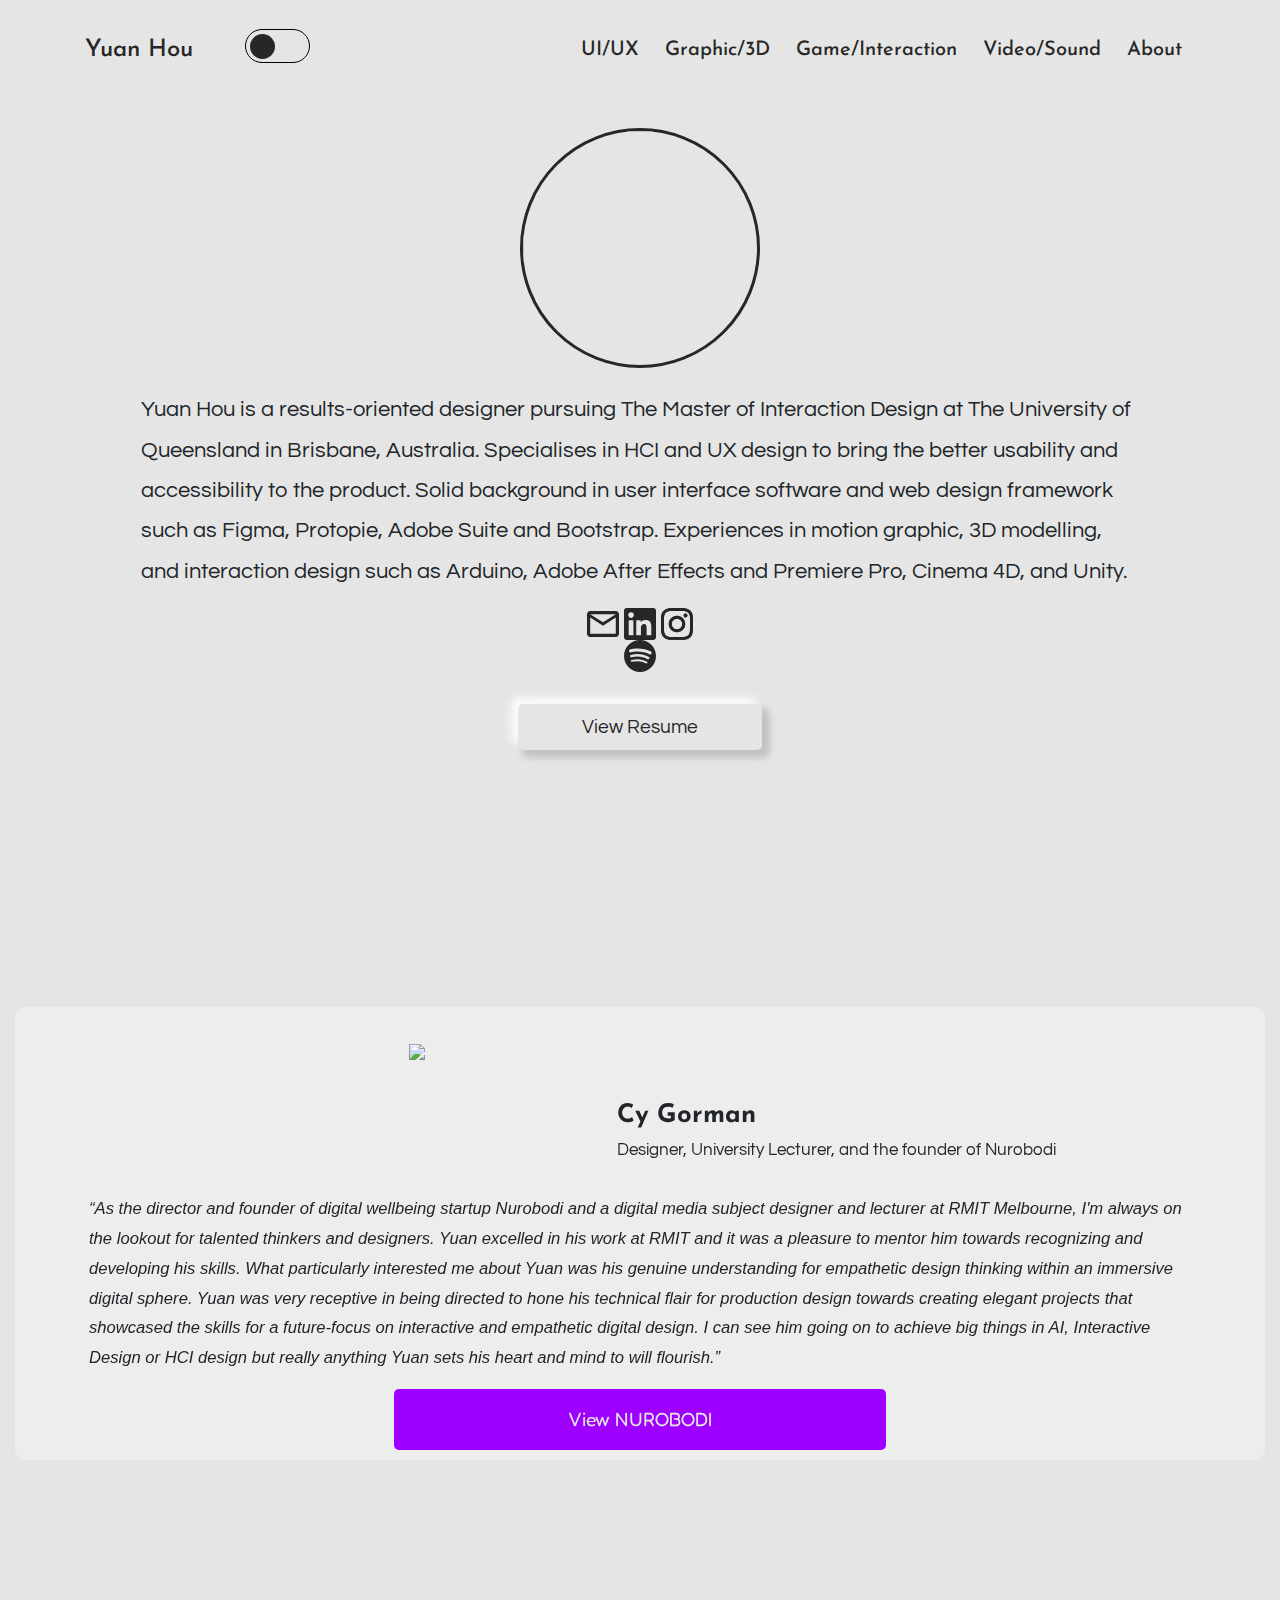
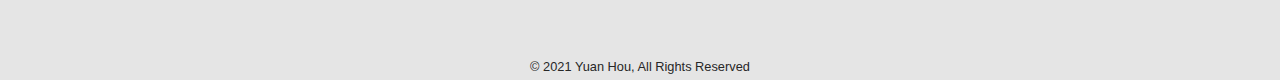
==== about/index.html @ 67d4733a "Add files via upload" ====
<!DOCTYPE html><head><meta charset="utf-8"><meta name="viewport" content="width=device-width, initial-scale=1, shrink-to-fit=no"><meta name="msapplication-TileColor" content="#dbd9d9"><meta name="theme-color" content="#ffffff"><link rel="stylesheet" href="bootstrap/bootstrap-grid.css"><link rel="stylesheet" href="bootstrap/bootstrap-reboot.css"><link rel="stylesheet" href="bootstrap/bootstrap.css"><link rel="stylesheet" href="css/style.css"><link rel="stylesheet" href="css/dark-mode.css"><link href="https://fonts.googleapis.com/css2?family=Fredoka+One&amp;family=Josefin+Sans:wght@400;700&amp;family=Questrial&amp;display=swap" rel="stylesheet"><link rel="apple-touch-icon" sizes="180x180" href="favicon/apple-touch-icon.png"><link rel="icon" type="image/png" sizes="32x32" href="favicon/favicon-32x32.png"><link rel="icon" type="image/png" sizes="16x16" href="favicon/favicon-16x16.png"><link rel="shortcut-icon" type="image/png" sizes="16x16" href="favicon/favicon.ico"><link rel="manifest" href="favicon/site.webmanifest"><link rel="mask-icon" href="favicon/safari-pinned-tab.svg" color="#dbd9d9"><link rel="preconnect" href="https://fonts.gstatic.com"><title>About | YUAN HOU </title></head><head></head><nav class="navbar navbar-expand-lg navbar-light fixed-top" id="nnav"><div class="container"><a class="navbar-brand" href="https://yuanhhou.com"><h4 id="title">Yuan Hou</h4></a><div class="custom-control custom-switch sun sticky-top"><label class="switch" for="darkSwitch"><input class="danger custom-control-input" id="darkSwitch" type="checkbox"><span class="slider round"></span></label></div><button class="navbar-toggler" type="button" data-toggle="collapse" data-target="#navbarResponsive" aria-controls="navbarResponsive" aria-expanded="false" aria-label="Toggle navigation"><span class="navbar-toggler-icon"></span></button><div class="collapse navbar-collapse" id="navbarResponsive"><ul class="navbar-nav ml-auto"><li class="nav-item"><a class="nav-link" href="https://yuanhhou.com/ui&amp;ux"><h5>UI/UX </h5></a></li><li class="nav-item"><a class="nav-link" href="https://yuanhhou.com/graphic&amp;3d"><h5>Graphic/3D </h5></a></li><li class="nav-item"><a class="nav-link" href="https://yuanhhou.com/game&amp;interaction"><h5>Game/Interaction </h5></a></li><li class="nav-item"><a class="nav-link" href="https://yuanhhou.com/video&amp;sound"><h5>Video/Sound </h5></a></li><li class="nav-item"><a class="nav-link" href="https://yuanhhou.com/about"><h5>About </h5></a></li></ul></div></div></nav><div class="container first"><div class="text-center"> <img id="profile" src="img/profile.webp"></div><p>Yuan Hou is a results-oriented designer pursuing The Master of Interaction Design at The University of Queensland in 
Brisbane, Australia. Specialises in HCI and UX design to bring the better usability and accessibility to the
product. Solid background in user interface software and web design framework such as Figma, Protopie,
Adobe Suite and Bootstrap. Experiences in motion graphic, 3D modelling, and interaction design such as
Arduino, Adobe After Effects and Premiere Pro, Cinema 4D, and Unity. </p><div class="button text-center"><a href="mailto:k619tw@icloud.com"><svg id="mail" width="61" height="50" viewBox="0 0 61 50" fill="none" xmlns="http://www.w3.org/2000/svg"><path d="M54.9 0H6.1C2.745 0 0.0305 2.8125 0.0305 6.25L0 43.75C0 47.1875 2.745 50 6.1 50H54.9C58.255 50 61 47.1875 61 43.75V6.25C61 2.8125 58.255 0 54.9 0ZM54.9 43.75H6.1V12.5L30.5 28.125L54.9 12.5V43.75ZM30.5 21.875L6.1 6.25H54.9L30.5 21.875Z"></path></svg></a><a href="https://www.linkedin.com/in/yuan-hou-951a03162/"><svg id="lin" width="61" height="61" viewBox="0 0 61 61" fill="none" xmlns="http://www.w3.org/2000/svg"><path fill-rule="evenodd" clip-rule="evenodd" d="M5.02362 61H55.9764C58.7498 61 61 58.7505 61 55.9764V5.02363C61 2.2502 58.7505 0 55.9764 0H5.02362C2.25019 0 0 2.24952 0 5.02363V55.9764C0 58.7498 2.24951 61 5.02362 61ZM23.3234 23.3241H31.8457V27.6137C32.9884 25.3229 36.3163 22.8754 40.7177 22.8754C49.1532 22.8754 52.0297 26.6879 52.0297 35.7429V52.0297H43.0594V37.6481C43.0594 32.8827 42.1282 30.276 38.6498 30.276C33.9475 30.276 32.2951 33.8499 32.2951 37.6481V52.0297H23.3248V23.3241H23.3234ZM8.97096 52.0297H17.9413V23.3241H8.97096V52.0297ZM18.9281 13.4565C18.9281 16.478 16.4773 18.9288 13.4558 18.9288C10.4343 18.9288 7.98345 16.478 7.98345 13.4565C7.98345 10.4336 10.4343 7.98414 13.4558 7.98414C16.4773 7.98414 18.9281 10.4329 18.9281 13.4565Z"></path></svg></a><a href="https://www.instagram.com/yuanhhou/"><svg id="ins" width="200" height="200" viewbox="0 0 200 200" fill="none" xmlns="http://www.w3.org/2000/svg"><path id="ins1" d="M99.9815 0.301025C72.9119 0.301025 69.5147 0.41939 58.8829 0.903221C48.2718 1.38913 41.0289 3.06904 34.6913 5.53388C28.1357 8.07971 22.5747 11.4852 17.0346 17.0275C11.4902 22.5677 8.08471 28.1286 5.53058 34.6821C3.05951 41.0218 1.37752 48.2668 0.899921 58.8737C0.424396 69.5055 0.299805 72.9048 0.299805 99.9745C0.299805 127.044 0.420245 130.431 0.902 141.063C1.38998 151.674 3.0699 158.917 5.53266 165.254C8.08056 171.81 11.4861 177.371 17.0283 182.911C22.5664 188.455 28.1274 191.869 34.6788 194.415C41.0206 196.88 48.2656 198.56 58.8746 199.046C69.5064 199.53 72.9015 199.648 99.9691 199.648C127.041 199.648 130.428 199.53 141.059 199.046C151.671 198.56 158.922 196.88 165.264 194.415C171.817 191.869 177.37 188.455 182.908 182.911C188.452 177.371 191.858 171.81 194.412 165.256C196.862 158.917 198.544 151.672 199.042 141.065C199.52 130.433 199.645 127.044 199.645 99.9745C199.645 72.9048 199.52 69.5076 199.042 58.8758C198.544 48.2647 196.862 41.0218 194.412 34.6842C191.858 28.1286 188.452 22.5677 182.908 17.0275C177.363 11.4831 171.819 8.07763 165.257 5.53388C158.903 3.06904 151.656 1.38913 141.045 0.903221C130.413 0.41939 127.028 0.301025 99.9504 0.301025H99.9815ZM91.04 18.263C93.6938 18.2589 96.6549 18.263 99.9815 18.263C126.594 18.263 129.749 18.3585 140.258 18.8361C149.976 19.2805 155.25 20.9044 158.764 22.2686C163.415 24.0752 166.732 26.2348 170.218 29.7234C173.707 33.2119 175.866 36.5344 177.677 41.1858C179.041 44.6952 180.667 49.9695 181.109 59.6877C181.587 70.1949 181.691 73.3513 181.691 99.9516C181.691 126.552 181.587 129.708 181.109 140.216C180.665 149.934 179.041 155.208 177.677 158.717C175.87 163.369 173.707 166.681 170.218 170.167C166.73 173.656 163.417 175.816 158.764 177.622C155.255 178.993 149.976 180.612 140.258 181.057C129.751 181.534 126.594 181.638 99.9815 181.638C73.3667 181.638 70.2124 181.534 59.7052 181.057C49.987 180.608 44.7126 178.984 41.1971 177.62C36.5456 175.813 33.2232 173.654 29.7346 170.165C26.246 166.677 24.0865 163.363 22.2757 158.709C20.9114 155.2 19.2855 149.925 18.8432 140.207C18.3656 129.7 18.2701 126.544 18.2701 99.9267C18.2701 73.3097 18.3656 70.17 18.8432 59.6628C19.2876 49.9446 20.9114 44.6702 22.2757 41.1568C24.0823 36.5053 26.246 33.1829 29.7346 29.6943C33.2232 26.2057 36.5456 24.0461 41.1971 22.2354C44.7106 20.8649 49.987 19.2452 59.7052 18.7988C68.9001 18.3835 72.4634 18.2589 91.04 18.2381V18.263ZM153.186 34.813C146.583 34.813 141.226 40.1642 141.226 46.7696C141.226 53.373 146.583 58.7304 153.186 58.7304C159.79 58.7304 165.147 53.373 165.147 46.7696C165.147 40.1662 159.79 34.8088 153.186 34.8088V34.813ZM99.9815 48.788C71.7137 48.788 48.7951 71.7067 48.7951 99.9745C48.7951 128.242 71.7137 151.151 99.9815 151.151C128.249 151.151 151.16 128.242 151.16 99.9745C151.16 71.7067 128.247 48.788 99.9795 48.788H99.9815ZM99.9815 66.75C118.33 66.75 133.206 81.6242 133.206 99.9745C133.206 118.323 118.33 133.199 99.9815 133.199C81.6313 133.199 66.7571 118.323 66.7571 99.9745C66.7571 81.6242 81.6313 66.75 99.9815 66.75V66.75Z"></path><path id="ins2" d="M99.9815 0.301025C72.9119 0.301025 69.5147 0.41939 58.8829 0.903221C48.2718 1.38913 41.0289 3.06904 34.6913 5.53388C28.1357 8.07971 22.5747 11.4852 17.0346 17.0275C11.4902 22.5677 8.08471 28.1286 5.53058 34.6821C3.05951 41.0218 1.37752 48.2668 0.899921 58.8737C0.424396 69.5055 0.299805 72.9048 0.299805 99.9745C0.299805 127.044 0.420245 130.431 0.902 141.063C1.38998 151.674 3.0699 158.917 5.53266 165.254C8.08056 171.81 11.4861 177.371 17.0283 182.911C22.5664 188.455 28.1274 191.869 34.6788 194.415C41.0206 196.88 48.2656 198.56 58.8746 199.046C69.5064 199.53 72.9015 199.648 99.9691 199.648C127.041 199.648 130.428 199.53 141.059 199.046C151.671 198.56 158.922 196.88 165.264 194.415C171.817 191.869 177.37 188.455 182.908 182.911C188.452 177.371 191.858 171.81 194.412 165.256C196.862 158.917 198.544 151.672 199.042 141.065C199.52 130.433 199.645 127.044 199.645 99.9745C199.645 72.9048 199.52 69.5076 199.042 58.8758C198.544 48.2647 196.862 41.0218 194.412 34.6842C191.858 28.1286 188.452 22.5677 182.908 17.0275C177.363 11.4831 171.819 8.07763 165.257 5.53388C158.903 3.06904 151.656 1.38913 141.045 0.903221C130.413 0.41939 127.028 0.301025 99.9504 0.301025H99.9815ZM91.04 18.263C93.6938 18.2589 96.6549 18.263 99.9815 18.263C126.594 18.263 129.749 18.3585 140.258 18.8361C149.976 19.2805 155.25 20.9044 158.764 22.2686C163.415 24.0752 166.732 26.2348 170.218 29.7234C173.707 33.2119 175.866 36.5344 177.677 41.1858C179.041 44.6952 180.667 49.9695 181.109 59.6877C181.587 70.1949 181.691 73.3513 181.691 99.9516C181.691 126.552 181.587 129.708 181.109 140.216C180.665 149.934 179.041 155.208 177.677 158.717C175.87 163.369 173.707 166.681 170.218 170.167C166.73 173.656 163.417 175.816 158.764 177.622C155.255 178.993 149.976 180.612 140.258 181.057C129.751 181.534 126.594 181.638 99.9815 181.638C73.3667 181.638 70.2124 181.534 59.7052 181.057C49.987 180.608 44.7126 178.984 41.1971 177.62C36.5456 175.813 33.2232 173.654 29.7346 170.165C26.246 166.677 24.0865 163.363 22.2757 158.709C20.9114 155.2 19.2855 149.925 18.8432 140.207C18.3656 129.7 18.2701 126.544 18.2701 99.9267C18.2701 73.3097 18.3656 70.17 18.8432 59.6628C19.2876 49.9446 20.9114 44.6702 22.2757 41.1568C24.0823 36.5053 26.246 33.1829 29.7346 29.6943C33.2232 26.2057 36.5456 24.0461 41.1971 22.2354C44.7106 20.8649 49.987 19.2452 59.7052 18.7988C68.9001 18.3835 72.4634 18.2589 91.04 18.2381V18.263ZM153.186 34.813C146.583 34.813 141.226 40.1642 141.226 46.7696C141.226 53.373 146.583 58.7304 153.186 58.7304C159.79 58.7304 165.147 53.373 165.147 46.7696C165.147 40.1662 159.79 34.8088 153.186 34.8088V34.813ZM99.9815 48.788C71.7137 48.788 48.7951 71.7067 48.7951 99.9745C48.7951 128.242 71.7137 151.151 99.9815 151.151C128.249 151.151 151.16 128.242 151.16 99.9745C151.16 71.7067 128.247 48.788 99.9795 48.788H99.9815ZM99.9815 66.75C118.33 66.75 133.206 81.6242 133.206 99.9745C133.206 118.323 118.33 133.199 99.9815 133.199C81.6313 133.199 66.7571 118.323 66.7571 99.9745C66.7571 81.6242 81.6313 66.75 99.9815 66.75V66.75Z"></path><defs><radialgradient id="paint0_radial" cx="0" cy="0" r="1" gradientunits="userSpaceOnUse" gradienttransform="translate(-33.0915 14.6616) rotate(78.6808) scale(88.3134 364.028)"><stop stop-color="#3771C8"></stop><stop offset="0.13" stop-color="#3771C8"></stop><stop offset="1" stop-color="#6600FF" stop-opacity="0"></stop></radialgradient><radialgradient id="paint1_radial" cx="0" cy="0" r="1" gradientunits="userSpaceOnUse" gradienttransform="translate(53.2511 215.002) rotate(-90) scale(197.568 183.752)"><stop stop-color="#FFDD55"></stop><stop offset="0.1" stop-color="#FFDD55"></stop><stop offset="0.5" stop-color="#FF543E"></stop><stop offset="1" stop-color="#C837AB"></stop></radialgradient></defs></svg></a><a href="https://open.spotify.com/playlist/51vW6iFXSVbVFcIWL3rois?si=-Ht1OnoLTGS3VxzCS-6S0w"><svg id="spotify" width="61" height="61" viewBox="0 0 61 61" fill="none" xmlns="http://www.w3.org/2000/svg"><path d="M30.4998 0C13.6556 0 0 13.6556 0 30.5002C0 47.3455 13.6556 61 30.4998 61C47.3459 61 61 47.3455 61 30.5002C61 13.6566 47.3459 0.00145686 30.4995 0.00145686L30.4998 0ZM44.4868 43.99C43.9405 44.886 42.7678 45.1701 41.8718 44.6201C34.7108 40.2459 25.6959 39.2552 15.0793 41.6809C14.0562 41.914 13.0364 41.273 12.8033 40.2495C12.5692 39.2261 13.2076 38.2063 14.2332 37.9732C25.8514 35.3188 35.8172 36.4617 43.8568 41.3749C44.7527 41.9249 45.0368 43.094 44.4868 43.99ZM48.22 35.6852C47.5316 36.804 46.0675 37.1573 44.9494 36.469C36.7511 31.4297 24.254 29.9702 14.557 32.9138C13.2994 33.2937 11.9711 32.585 11.5894 31.3295C11.2107 30.0719 11.9198 28.7461 13.1752 28.3637C24.2518 25.0027 38.0222 26.6307 47.4369 32.4163C48.555 33.1047 48.9083 34.5685 48.22 35.6852ZM48.5405 27.0372C38.7105 21.1985 22.4924 20.6616 13.1071 23.5101C11.6 23.9672 10.0062 23.1164 9.54952 21.6093C9.0928 20.1014 9.94286 18.5087 11.451 18.0505C22.2247 14.7799 40.1346 15.4118 51.4519 22.1305C52.8104 22.935 53.2548 24.6858 52.4499 26.0396C51.6486 27.3952 49.8931 27.8421 48.5419 27.0372H48.5405Z"></path></svg></a></div></div><div class="second text-center"><a class="cta" href="img/resume.pdf" target="_blank">View Resume</a></div><div class="container-fluid third"><div class="mirrow"><div class="row"><div class="col"><img id="cy" src="img/cy.webp"></div><div class="col" id="gorman"><h3>Cy Gorman</h3><h4> Designer, University Lecturer, and the founder of Nurobodi</h4></div></div><p>“As the director and founder of digital wellbeing startup Nurobodi and a digital media subject designer and lecturer at RMIT Melbourne, I'm always on the lookout for talented thinkers and designers. Yuan excelled in his work at RMIT and it was a pleasure to mentor him towards recognizing and developing his skills. What particularly interested me about Yuan was his genuine understanding for empathetic design thinking within an immersive digital sphere. Yuan was very receptive in being directed to hone his technical flair for production design towards creating elegant projects that showcased the skills for a future-focus on interactive and empathetic digital design. I can see him going on to achieve big things in AI, Interactive Design or HCI design but really anything Yuan sets his heart and mind to will flourish.”</p><a class="nurobodi" href="https://nurobodi.com/" target="_blank">View NUROBODI</a></div></div><footer><small>&copy; 2021 Yuan Hou, All Rights Reserved</small></footer><script src="https://code.jquery.com/jquery-3.4.1.slim.min.js" integrity="sha384-J6qa4849blE2+poT4WnyKhv5vZF5SrPo0iEjwBvKU7imGFAV0wwj1yYfoRSJoZ+n" crossorigin="anonymous"></script><script src="https://cdn.jsdelivr.net/npm/popper.js@1.16.0/dist/umd/popper.min.js" integrity="sha384-Q6E9RHvbIyZFJoft+2mJbHaEWldlvI9IOYy5n3zV9zzTtmI3UksdQRVvoxMfooAo" crossorigin="anonymous"></script><script src="js/dark-mode-switch.min.js"></script><script src="bootstrap/bootstrap.bundle.js"></script><script src="js/index.js"></script>
---- about/css/style.css ----
@import url("https://fonts.googleapis.com/css2?family=Fredoka+One&display=swap");
* h4, * h5 {
  font-family: Josefin Sans; }

* p {
  font-family: sans-serif; }

html, body {
  width: 100%;
  height: 100%;
  padding: 0px;
  margin: 0px;
  scroll-behavior: smooth; }

.container-fluid {
  padding-top: 7vw;
  padding-bottom: 7vw; }

.navbar {
  position: fixed;
  padding-top: 25px;
  padding-bottom: 15px;
  border: 0;
  border-radius: 0;
  margin-bottom: 0;
  font-size: 15px;
  background-color: #e5e5e5; }
  .navbar li {
    padding: 5px; }

.container {
  -webkit-box-align: center;
  -ms-flex-align: center;
  align-items: center;
  justify-items: center; }

.custom-control.custom-switch.sun.sticky-top {
  position: relative;
  -webkit-box-align: center;
  -ms-flex-align: center;
  align-items: center;
  justify-items: center; }

.switch {
  position: relative;
  display: inline-block;
  width: 65px;
  height: 34px; }

.switch input {
  display: none; }

.slider {
  position: absolute;
  cursor: pointer;
  top: 0;
  left: 0;
  right: 0;
  bottom: 0;
  -webkit-transition: .4s;
  -o-transition: .4s;
  transition: .4s;
  border: solid 1px black; }

.slider:before {
  position: absolute;
  content: "";
  height: 25px;
  width: 25px;
  left: 4px;
  bottom: 3px;
  background-color: #272727;
  -webkit-transition: .4s;
  -o-transition: .4s;
  transition: .4s; }

input.danger:checked + .slider {
  background-color: #9E00FF;
  border: solid 1px #e5e5e5; }

input:focus + .slider {
  -webkit-box-shadow: 0 0 1px #2196F3;
  box-shadow: 0 0 1px #2196F3; }

input:checked + .slider:before {
  -webkit-transform: translateX(30px);
  -ms-transform: translateX(30px);
  transform: translateX(30px); }

.slider.round {
  border-radius: 100px;
  cursor: pointer;
  -webkit-box-shadow: 0.1vw 0.3vh 5vw #e5e5e5;
  box-shadow: 0.1vw 0.3vh 5vw #e5e5e5; }

.slider.round:before {
  border-radius: 50%; }

h4 {
  color: #272727;
  font-size: 1.5rem; }

h5 {
  color: #272727; }
  h5:hover {
    color: #9E00FF; }

body {
  line-height: 1.8;
  background-color: #e5e5e5; }

.first {
  margin-top: 8rem;
  position: relative;
  width: 100%;
  height: auto; }
  .first img {
    width: 15rem;
    height: 15rem;
    border: solid 0.2rem #272727;
    border-radius: 100%; }
    @media only screen and (max-width: 600px) {
      .first img {
        width: 50vw;
        height: 50vw; } }
  .first p {
    margin-top: 2%;
    margin-left: 5%;
    margin-right: 5%;
    line-height: 1.8;
    font-size: 1.4rem;
    font-family: Questrial;
    font-weight: 300;
    text-align: left; }
    @media only screen and (max-width: 600px) {
      .first p {
        font-size: 18px;
        text-align: left; } }
  .first .svg {
    display: inline-block; }
  .first svg {
    fill: #272727;
    width: 2rem;
    height: 2rem; }
  .first a {
    padding: 2%; }

#mail:hover {
  width: 1.8rem;
  height: 1.8rem;
  fill: #9E00FF; }

#lin {
  -webkit-transition: 0.1s;
  -o-transition: 0.1s;
  transition: 0.1s; }
  #lin:hover {
    fill: #0073b0;
    width: 1.8rem;
    height: 1.8rem; }

#ins {
  -webkit-transition: 0.1s;
  -o-transition: 0.1s;
  transition: 0.1s; }
  #ins:hover {
    width: 1.8rem;
    height: 1.8rem;
    fill: url(#paint0_radial);
    fill: url(#paint1_radial); }

#spotify {
  -webkit-transition: 0.1s;
  -o-transition: 0.1s;
  transition: 0.1s; }
  #spotify:hover {
    fill: #1ed760;
    width: 1.8rem;
    height: 1.8rem; }

a.cta:link {
  text-decoration: none !important; }

.second {
  margin-top: 3vw;
  padding-bottom: 5vmin; }
  @media only screen and (max-width: 600px) {
    .second {
      margin-top: 10vw; } }
  .second a.cta {
    font-size: 1.5vw;
    padding: 1vw;
    padding-left: 5vw;
    padding-right: 5vw;
    color: #272727;
    font-family: Questrial;
    border-radius: 5px;
    -webkit-box-shadow: 6px 6px 6px 2px #c3c3c3, -6px -6px 10px #ffffff;
    box-shadow: 6px 6px 6px 2px #c3c3c3, -6px -6px 10px #ffffff; }
    .second a.cta:hover {
      -webkit-box-shadow: inset 6px 6px 6px 2px #c3c3c3, inset -6px -6px 10px #ffffff;
      box-shadow: inset 6px 6px 6px 2px #c3c3c3, inset -6px -6px 10px #ffffff; }
    @media only screen and (max-width: 600px) {
      .second a.cta {
        padding: 3vw;
        padding-left: 10vw;
        padding-right: 10vw;
        font-size: 5vw; } }

.third {
  position: relative;
  padding-bottom: 15vw;
  width: 100%;
  height: auto;
  background: url(../img/bgg.svg);
  background-position: 0px 0px;
  background-size: cover;
  z-index: 1;
  display: -webkit-box;
  display: -ms-flexbox;
  display: flex;
  -webkit-box-orient: horizontal;
  -webkit-box-direction: normal;
  -ms-flex-direction: row;
  flex-direction: row;
  -ms-flex-wrap: wrap;
  flex-wrap: wrap;
  -webkit-box-pack: center;
  -ms-flex-pack: center;
  justify-content: center;
  -webkit-box-align: center;
  -ms-flex-align: center;
  align-items: center; }
  .third h3 {
    font-family: Josefin Sans;
    font-weight: bold;
    font-size: 2vw; }
  .third h4 {
    font-family: Questrial;
    font-size: 1.3vw; }
  .third p {
    margin-top: 2vw;
    margin-left: 5vw;
    margin-right: 5vw;
    font-size: 1.3vw;
    font-style: italic; }
  .third .mirrow {
    margin-top: 10vw;
    position: relative;
    width: 100%;
    height: 100%;
    background-color: rgba(255, 255, 255, 0.3);
    padding: 10px;
    padding-top: 30px;
    border-radius: 10px;
    -webkit-backdrop-filter: blur(10px);
    backdrop-filter: blur(10px); }
    @media only screen and (max-width: 600px) {
      .third .mirrow p {
        font-size: 18px; } }
  .third img {
    width: 13vw;
    height: auto;
    margin-left: 30vw; }
    @media only screen and (max-width: 600px) {
      .third img {
        position: relative;
        right: 10%;
        width: 30vw;
        height: auto;
        margin-left: 10vw; } }
  .third #gorman {
    padding-top: 5vw;
    left: -3%; }
    @media only screen and (max-width: 600px) {
      .third #gorman {
        position: relative;
        left: -10%;
        width: 20vw;
        height: auto; }
        .third #gorman h3 {
          font-size: 20px; }
        .third #gorman h4 {
          font-size: 15px; } }
  .third a.nurobodi {
    font-size: 1.5vw;
    padding: 1vw;
    color: #e5e5e5;
    background-color: #9E00FF;
    font-family: Fredoka One;
    border-radius: 5px;
    display: -webkit-box;
    display: -ms-flexbox;
    display: flex;
    -webkit-box-orient: horizontal;
    -webkit-box-direction: normal;
    -ms-flex-direction: row;
    flex-direction: row;
    -ms-flex-wrap: wrap;
    flex-wrap: wrap;
    -webkit-box-pack: center;
    -ms-flex-pack: center;
    justify-content: center;
    -webkit-box-align: center;
    -ms-flex-align: center;
    align-items: center;
    margin-left: 30%;
    margin-right: 30%; }
    .third a.nurobodi:hover {
      color: #9E00FF;
      background-color: #e5e5e5; }
    @media only screen and (max-width: 600px) {
      .third a.nurobodi {
        padding: 2vw;
        padding-left: 3vw;
        padding-right: 3vw;
        font-size: 3.5vw; } }

a.nurobodi:link {
  text-decoration: none !important; }

footer {
  position: relative;
  text-align: center;
  background-color: #e5e5e5;
  z-index: 999;
  color: #272727; }
---- about/css/dark-mode.css ----
[data-theme="dark"] {
  background-color: #272727 !important;
  color: #e5e5e5;
}

[data-theme="dark"] .bg-light {
  background-color: #393842 !important;
}

[data-theme="dark"] .bg-white {
  background-color: #272727 !important;
}

[data-theme="dark"] .bg-black {
  background-color: #eee !important;
}

[data-theme="dark"] .navbar{
  background-color: #272727 !important;
  color: #e5e5e5;
}

[data-theme="dark"] .navbar-toggler{
  background-color: #fafbfb !important;
  color: #e5e5e5;
}

[data-theme="dark"] h4{
  color: #e5e5e5 !important;
}

[data-theme="dark"] h3{
  color: #e5e5e5 !important;
}

[data-theme="dark"] h5{
  color: #e5e5e5!important;
}

[data-theme="dark"] h5:hover{
  color: #9E00FF !important;
}


[data-theme="dark"] .red_circle{
  background-color: #9E00FF !important;
}

[data-theme="dark"] svg path{
  fill: #fafbfb !important;
}

[data-theme="dark"] .red_circle{
  box-shadow: none !important;
}

[data-theme="dark"] .slider.round{
  box-shadow: none !important;
}

[data-theme="dark"] .third {
 background-color: #272727;
}

[data-theme="dark"] .fourth {
  background-color: #c5c5c7;
 }

[data-theme="dark"] .box h4, .button h4{
  color: #393842;
 }



[data-theme="dark"] .slider:before {
  color: #e5e5e5 !important;
}

[data-theme="dark"] #spotify{
  fill: #8E8E9A !important;
}

[data-theme="dark"] #spotify :hover{
  fill: #1ed760 !important;
}

[data-theme="dark"] #ins{
  fill: #8E8E9A !important;
  fill: #8E8E9A !important;
}

[data-theme="dark"] #ins :hover{
  fill: url(#paint0_radial) !important;
  fill: url(#paint1_radial) !important;
}

[data-theme="dark"] #lin{
  fill: #8E8E9A !important;
}

[data-theme="dark"] #lin :hover{
  fill: #0073b0 !important;
}

[data-theme="dark"] #mail{
  fill: #8E8E9A!important;
}


[data-theme="dark"] #mail :hover{
  fill: #9E00FF !important;
}


[data-theme="dark"] a.cta{
  box-shadow: 6px 6px 6px 2px #000000, -6px -6px 10px #404040 !important;
}

[data-theme="dark"] a.cta:hover{
  box-shadow: inset 6px 6px 6px 2px #000000, inset -6px -6px 10px #404040 !important;
}


[data-theme="dark"] a.cta {
  color: #e5e5e5 !important;
}



[data-theme="dark"] a.nurobodi{
  background-color: #9E00FF !important;
  color: #e5e5e5
}


[data-theme="dark"] a.nurobodi:hover{
  color: #9E00FF!important;
  background-color: #e5e5e5 !important; 
}

[data-theme="dark"] .first p{
  color: #8E8E9A !important;
  ; 
}


[data-theme="dark"] .second {
  color: #8E8E9A !important;
  ; 
}




[data-theme="dark"] footer {
  color: #e5e5e5 !important;

  background-color: #272727 !important; 
}
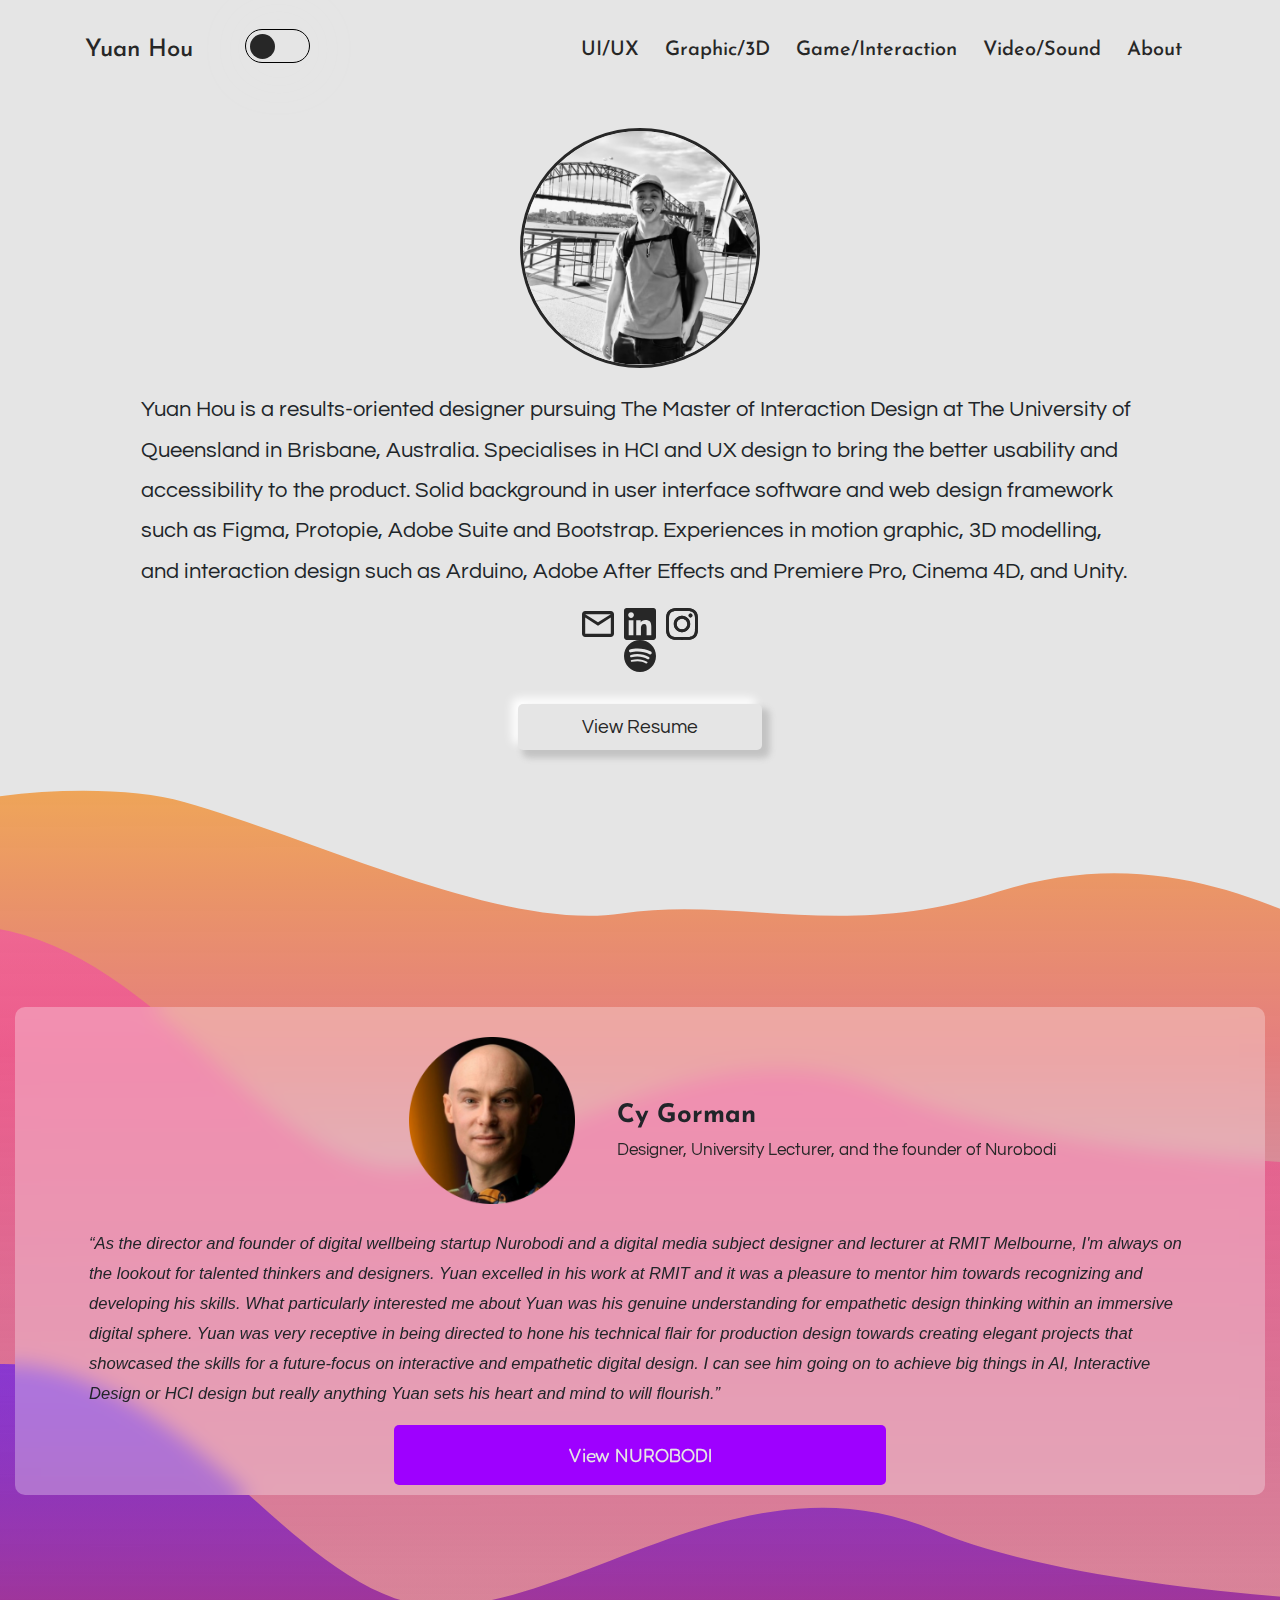
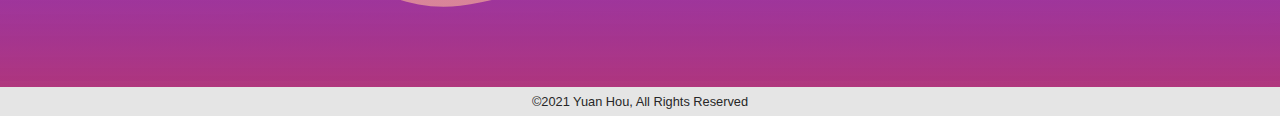
==== commit 311378f0: "Update index.html" ====
--- a/about/index.html
+++ b/about/index.html
@@ -1,5 +1,141 @@
-<!DOCTYPE html><head><meta charset="utf-8"><meta name="viewport" content="width=device-width, initial-scale=1, shrink-to-fit=no"><meta name="msapplication-TileColor" content="#dbd9d9"><meta name="theme-color" content="#ffffff"><link rel="stylesheet" href="bootstrap/bootstrap-grid.css"><link rel="stylesheet" href="bootstrap/bootstrap-reboot.css"><link rel="stylesheet" href="bootstrap/bootstrap.css"><link rel="stylesheet" href="css/style.css"><link rel="stylesheet" href="css/dark-mode.css"><link href="https://fonts.googleapis.com/css2?family=Fredoka+One&amp;family=Josefin+Sans:wght@400;700&amp;family=Questrial&amp;display=swap" rel="stylesheet"><link rel="apple-touch-icon" sizes="180x180" href="favicon/apple-touch-icon.png"><link rel="icon" type="image/png" sizes="32x32" href="favicon/favicon-32x32.png"><link rel="icon" type="image/png" sizes="16x16" href="favicon/favicon-16x16.png"><link rel="shortcut-icon" type="image/png" sizes="16x16" href="favicon/favicon.ico"><link rel="manifest" href="favicon/site.webmanifest"><link rel="mask-icon" href="favicon/safari-pinned-tab.svg" color="#dbd9d9"><link rel="preconnect" href="https://fonts.gstatic.com"><title>About | YUAN HOU </title></head><head></head><nav class="navbar navbar-expand-lg navbar-light fixed-top" id="nnav"><div class="container"><a class="navbar-brand" href="https://yuanhhou.com"><h4 id="title">Yuan Hou</h4></a><div class="custom-control custom-switch sun sticky-top"><label class="switch" for="darkSwitch"><input class="danger custom-control-input" id="darkSwitch" type="checkbox"><span class="slider round"></span></label></div><button class="navbar-toggler" type="button" data-toggle="collapse" data-target="#navbarResponsive" aria-controls="navbarResponsive" aria-expanded="false" aria-label="Toggle navigation"><span class="navbar-toggler-icon"></span></button><div class="collapse navbar-collapse" id="navbarResponsive"><ul class="navbar-nav ml-auto"><li class="nav-item"><a class="nav-link" href="https://yuanhhou.com/ui&amp;ux"><h5>UI/UX </h5></a></li><li class="nav-item"><a class="nav-link" href="https://yuanhhou.com/graphic&amp;3d"><h5>Graphic/3D </h5></a></li><li class="nav-item"><a class="nav-link" href="https://yuanhhou.com/game&amp;interaction"><h5>Game/Interaction </h5></a></li><li class="nav-item"><a class="nav-link" href="https://yuanhhou.com/video&amp;sound"><h5>Video/Sound </h5></a></li><li class="nav-item"><a class="nav-link" href="https://yuanhhou.com/about"><h5>About </h5></a></li></ul></div></div></nav><div class="container first"><div class="text-center"> <img id="profile" src="img/profile.webp"></div><p>Yuan Hou is a results-oriented designer pursuing The Master of Interaction Design at The University of Queensland in 
+<!DOCTYPE html>
+<head>
+    <meta charset="utf-8">
+    <meta name="viewport" content="width=device-width, initial-scale=1, shrink-to-fit=no">
+    <meta name="msapplication-TileColor" content="#dbd9d9">
+    <meta name="theme-color" content="#ffffff">
+    <script type="text/javascript" nonce="f9f15f3071384e6fbc8999b83df" src="//local.adguard.org?ts=1621758822810&amp;type=content-script&amp;dmn=k619tw.github.io&amp;app=com.microsoft.edgemac.helper&amp;css=1&amp;js=1&amp;gcss=1&amp;rel=1&amp;rji=1&amp;sbe=0"></script>
+    <script type="text/javascript" nonce="f9f15f3071384e6fbc8999b83df" src="//local.adguard.org?ts=1621758822810&amp;name=AdGuard%20Extra&amp;type=user-script"></script>
+    <link rel="stylesheet" href="bootstrap/bootstrap-grid.css">
+    <link rel="stylesheet" href="bootstrap/bootstrap-reboot.css">
+    <link rel="stylesheet" href="bootstrap/bootstrap.css">
+    <link rel="stylesheet" href="css/style.css">
+    <link rel="stylesheet" href="css/dark-mode.css">
+    <link href="https://fonts.googleapis.com/css2?family=Fredoka+One&amp;family=Josefin+Sans:wght@400;700&amp;family=Questrial&amp;display=swap" rel="stylesheet">
+    <link rel="apple-touch-icon" sizes="180x180" href="favicon/apple-touch-icon.png">
+    <link rel="icon" type="image/png" sizes="32x32" href="favicon/favicon-32x32.png">
+    <link rel="icon" type="image/png" sizes="16x16" href="favicon/favicon-16x16.png">
+    <link rel="shortcut-icon" type="image/png" sizes="16x16" href="favicon/favicon.ico">
+    <link rel="manifest" href="favicon/site.webmanifest">
+    <link rel="mask-icon" href="favicon/safari-pinned-tab.svg" color="#dbd9d9">
+    <link rel="preconnect" href="https://fonts.gstatic.com">
+    <title>About | YUAN HOU </title>
+</head>
+<head></head>
+<nav class="navbar navbar-expand-lg navbar-light fixed-top" id="nnav">
+    <div class="container">
+        <a class="navbar-brand" href="https://k619tw.github.io/yuanhhou/">
+            <h4 id="title">Yuan Hou</h4>
+        </a>
+        <div class="custom-control custom-switch sun sticky-top">
+            <label class="switch" for="darkSwitch">
+                <input class="danger custom-control-input" id="darkSwitch" type="checkbox">
+                <span class="slider round"></span>
+            </label>
+        </div>
+        <button class="navbar-toggler" type="button" data-toggle="collapse" data-target="#navbarResponsive" aria-controls="navbarResponsive" aria-expanded="false" aria-label="Toggle navigation">
+            <span class="navbar-toggler-icon"></span>
+        </button>
+        <div class="collapse navbar-collapse" id="navbarResponsive">
+            <ul class="navbar-nav ml-auto">
+                <li class="nav-item">
+                    <a class="nav-link" href="https://k619tw.github.io/yuanhhou/ui&ux">
+                        <h5>UI/UX </h5>
+                    </a>
+                </li>
+                <li class="nav-item">
+                    <a class="nav-link" href="https://k619tw.github.io/yuanhhou/graphic&3d">
+                        <h5>Graphic/3D </h5>
+                    </a>
+                </li>
+                <li class="nav-item">
+                    <a class="nav-link" href="https://k619tw.github.io/yuanhhou/game&interaction">
+                        <h5>Game/Interaction </h5>
+                    </a>
+                </li>
+                <li class="nav-item">
+                    <a class="nav-link" href="https://k619tw.github.io/yuanhhou/video&sound">
+                        <h5>Video/Sound </h5>
+                    </a>
+                </li>
+                <li class="nav-item">
+                    <a class="nav-link" href="https://k619tw.github.io/yuanhhou/about">
+                        <h5>About </h5>
+                    </a>
+                </li>
+            </ul>
+        </div>
+    </div>
+</nav>
+<div class="container first">
+    <div class="text-center">
+        <img id="profile" src="img/profile.webp">
+    </div>
+    <p>Yuan Hou is a results-oriented designer pursuing The Master of Interaction Design at The University of Queensland in 
 Brisbane, Australia. Specialises in HCI and UX design to bring the better usability and accessibility to the
 product. Solid background in user interface software and web design framework such as Figma, Protopie,
 Adobe Suite and Bootstrap. Experiences in motion graphic, 3D modelling, and interaction design such as
-Arduino, Adobe After Effects and Premiere Pro, Cinema 4D, and Unity. </p><div class="button text-center"><a href="mailto:k619tw@icloud.com"><svg id="mail" width="61" height="50" viewBox="0 0 61 50" fill="none" xmlns="http://www.w3.org/2000/svg"><path d="M54.9 0H6.1C2.745 0 0.0305 2.8125 0.0305 6.25L0 43.75C0 47.1875 2.745 50 6.1 50H54.9C58.255 50 61 47.1875 61 43.75V6.25C61 2.8125 58.255 0 54.9 0ZM54.9 43.75H6.1V12.5L30.5 28.125L54.9 12.5V43.75ZM30.5 21.875L6.1 6.25H54.9L30.5 21.875Z"></path></svg></a><a href="https://www.linkedin.com/in/yuan-hou-951a03162/"><svg id="lin" width="61" height="61" viewBox="0 0 61 61" fill="none" xmlns="http://www.w3.org/2000/svg"><path fill-rule="evenodd" clip-rule="evenodd" d="M5.02362 61H55.9764C58.7498 61 61 58.7505 61 55.9764V5.02363C61 2.2502 58.7505 0 55.9764 0H5.02362C2.25019 0 0 2.24952 0 5.02363V55.9764C0 58.7498 2.24951 61 5.02362 61ZM23.3234 23.3241H31.8457V27.6137C32.9884 25.3229 36.3163 22.8754 40.7177 22.8754C49.1532 22.8754 52.0297 26.6879 52.0297 35.7429V52.0297H43.0594V37.6481C43.0594 32.8827 42.1282 30.276 38.6498 30.276C33.9475 30.276 32.2951 33.8499 32.2951 37.6481V52.0297H23.3248V23.3241H23.3234ZM8.97096 52.0297H17.9413V23.3241H8.97096V52.0297ZM18.9281 13.4565C18.9281 16.478 16.4773 18.9288 13.4558 18.9288C10.4343 18.9288 7.98345 16.478 7.98345 13.4565C7.98345 10.4336 10.4343 7.98414 13.4558 7.98414C16.4773 7.98414 18.9281 10.4329 18.9281 13.4565Z"></path></svg></a><a href="https://www.instagram.com/yuanhhou/"><svg id="ins" width="200" height="200" viewbox="0 0 200 200" fill="none" xmlns="http://www.w3.org/2000/svg"><path id="ins1" d="M99.9815 0.301025C72.9119 0.301025 69.5147 0.41939 58.8829 0.903221C48.2718 1.38913 41.0289 3.06904 34.6913 5.53388C28.1357 8.07971 22.5747 11.4852 17.0346 17.0275C11.4902 22.5677 8.08471 28.1286 5.53058 34.6821C3.05951 41.0218 1.37752 48.2668 0.899921 58.8737C0.424396 69.5055 0.299805 72.9048 0.299805 99.9745C0.299805 127.044 0.420245 130.431 0.902 141.063C1.38998 151.674 3.0699 158.917 5.53266 165.254C8.08056 171.81 11.4861 177.371 17.0283 182.911C22.5664 188.455 28.1274 191.869 34.6788 194.415C41.0206 196.88 48.2656 198.56 58.8746 199.046C69.5064 199.53 72.9015 199.648 99.9691 199.648C127.041 199.648 130.428 199.53 141.059 199.046C151.671 198.56 158.922 196.88 165.264 194.415C171.817 191.869 177.37 188.455 182.908 182.911C188.452 177.371 191.858 171.81 194.412 165.256C196.862 158.917 198.544 151.672 199.042 141.065C199.52 130.433 199.645 127.044 199.645 99.9745C199.645 72.9048 199.52 69.5076 199.042 58.8758C198.544 48.2647 196.862 41.0218 194.412 34.6842C191.858 28.1286 188.452 22.5677 182.908 17.0275C177.363 11.4831 171.819 8.07763 165.257 5.53388C158.903 3.06904 151.656 1.38913 141.045 0.903221C130.413 0.41939 127.028 0.301025 99.9504 0.301025H99.9815ZM91.04 18.263C93.6938 18.2589 96.6549 18.263 99.9815 18.263C126.594 18.263 129.749 18.3585 140.258 18.8361C149.976 19.2805 155.25 20.9044 158.764 22.2686C163.415 24.0752 166.732 26.2348 170.218 29.7234C173.707 33.2119 175.866 36.5344 177.677 41.1858C179.041 44.6952 180.667 49.9695 181.109 59.6877C181.587 70.1949 181.691 73.3513 181.691 99.9516C181.691 126.552 181.587 129.708 181.109 140.216C180.665 149.934 179.041 155.208 177.677 158.717C175.87 163.369 173.707 166.681 170.218 170.167C166.73 173.656 163.417 175.816 158.764 177.622C155.255 178.993 149.976 180.612 140.258 181.057C129.751 181.534 126.594 181.638 99.9815 181.638C73.3667 181.638 70.2124 181.534 59.7052 181.057C49.987 180.608 44.7126 178.984 41.1971 177.62C36.5456 175.813 33.2232 173.654 29.7346 170.165C26.246 166.677 24.0865 163.363 22.2757 158.709C20.9114 155.2 19.2855 149.925 18.8432 140.207C18.3656 129.7 18.2701 126.544 18.2701 99.9267C18.2701 73.3097 18.3656 70.17 18.8432 59.6628C19.2876 49.9446 20.9114 44.6702 22.2757 41.1568C24.0823 36.5053 26.246 33.1829 29.7346 29.6943C33.2232 26.2057 36.5456 24.0461 41.1971 22.2354C44.7106 20.8649 49.987 19.2452 59.7052 18.7988C68.9001 18.3835 72.4634 18.2589 91.04 18.2381V18.263ZM153.186 34.813C146.583 34.813 141.226 40.1642 141.226 46.7696C141.226 53.373 146.583 58.7304 153.186 58.7304C159.79 58.7304 165.147 53.373 165.147 46.7696C165.147 40.1662 159.79 34.8088 153.186 34.8088V34.813ZM99.9815 48.788C71.7137 48.788 48.7951 71.7067 48.7951 99.9745C48.7951 128.242 71.7137 151.151 99.9815 151.151C128.249 151.151 151.16 128.242 151.16 99.9745C151.16 71.7067 128.247 48.788 99.9795 48.788H99.9815ZM99.9815 66.75C118.33 66.75 133.206 81.6242 133.206 99.9745C133.206 118.323 118.33 133.199 99.9815 133.199C81.6313 133.199 66.7571 118.323 66.7571 99.9745C66.7571 81.6242 81.6313 66.75 99.9815 66.75V66.75Z"></path><path id="ins2" d="M99.9815 0.301025C72.9119 0.301025 69.5147 0.41939 58.8829 0.903221C48.2718 1.38913 41.0289 3.06904 34.6913 5.53388C28.1357 8.07971 22.5747 11.4852 17.0346 17.0275C11.4902 22.5677 8.08471 28.1286 5.53058 34.6821C3.05951 41.0218 1.37752 48.2668 0.899921 58.8737C0.424396 69.5055 0.299805 72.9048 0.299805 99.9745C0.299805 127.044 0.420245 130.431 0.902 141.063C1.38998 151.674 3.0699 158.917 5.53266 165.254C8.08056 171.81 11.4861 177.371 17.0283 182.911C22.5664 188.455 28.1274 191.869 34.6788 194.415C41.0206 196.88 48.2656 198.56 58.8746 199.046C69.5064 199.53 72.9015 199.648 99.9691 199.648C127.041 199.648 130.428 199.53 141.059 199.046C151.671 198.56 158.922 196.88 165.264 194.415C171.817 191.869 177.37 188.455 182.908 182.911C188.452 177.371 191.858 171.81 194.412 165.256C196.862 158.917 198.544 151.672 199.042 141.065C199.52 130.433 199.645 127.044 199.645 99.9745C199.645 72.9048 199.52 69.5076 199.042 58.8758C198.544 48.2647 196.862 41.0218 194.412 34.6842C191.858 28.1286 188.452 22.5677 182.908 17.0275C177.363 11.4831 171.819 8.07763 165.257 5.53388C158.903 3.06904 151.656 1.38913 141.045 0.903221C130.413 0.41939 127.028 0.301025 99.9504 0.301025H99.9815ZM91.04 18.263C93.6938 18.2589 96.6549 18.263 99.9815 18.263C126.594 18.263 129.749 18.3585 140.258 18.8361C149.976 19.2805 155.25 20.9044 158.764 22.2686C163.415 24.0752 166.732 26.2348 170.218 29.7234C173.707 33.2119 175.866 36.5344 177.677 41.1858C179.041 44.6952 180.667 49.9695 181.109 59.6877C181.587 70.1949 181.691 73.3513 181.691 99.9516C181.691 126.552 181.587 129.708 181.109 140.216C180.665 149.934 179.041 155.208 177.677 158.717C175.87 163.369 173.707 166.681 170.218 170.167C166.73 173.656 163.417 175.816 158.764 177.622C155.255 178.993 149.976 180.612 140.258 181.057C129.751 181.534 126.594 181.638 99.9815 181.638C73.3667 181.638 70.2124 181.534 59.7052 181.057C49.987 180.608 44.7126 178.984 41.1971 177.62C36.5456 175.813 33.2232 173.654 29.7346 170.165C26.246 166.677 24.0865 163.363 22.2757 158.709C20.9114 155.2 19.2855 149.925 18.8432 140.207C18.3656 129.7 18.2701 126.544 18.2701 99.9267C18.2701 73.3097 18.3656 70.17 18.8432 59.6628C19.2876 49.9446 20.9114 44.6702 22.2757 41.1568C24.0823 36.5053 26.246 33.1829 29.7346 29.6943C33.2232 26.2057 36.5456 24.0461 41.1971 22.2354C44.7106 20.8649 49.987 19.2452 59.7052 18.7988C68.9001 18.3835 72.4634 18.2589 91.04 18.2381V18.263ZM153.186 34.813C146.583 34.813 141.226 40.1642 141.226 46.7696C141.226 53.373 146.583 58.7304 153.186 58.7304C159.79 58.7304 165.147 53.373 165.147 46.7696C165.147 40.1662 159.79 34.8088 153.186 34.8088V34.813ZM99.9815 48.788C71.7137 48.788 48.7951 71.7067 48.7951 99.9745C48.7951 128.242 71.7137 151.151 99.9815 151.151C128.249 151.151 151.16 128.242 151.16 99.9745C151.16 71.7067 128.247 48.788 99.9795 48.788H99.9815ZM99.9815 66.75C118.33 66.75 133.206 81.6242 133.206 99.9745C133.206 118.323 118.33 133.199 99.9815 133.199C81.6313 133.199 66.7571 118.323 66.7571 99.9745C66.7571 81.6242 81.6313 66.75 99.9815 66.75V66.75Z"></path><defs><radialgradient id="paint0_radial" cx="0" cy="0" r="1" gradientunits="userSpaceOnUse" gradienttransform="translate(-33.0915 14.6616) rotate(78.6808) scale(88.3134 364.028)"><stop stop-color="#3771C8"></stop><stop offset="0.13" stop-color="#3771C8"></stop><stop offset="1" stop-color="#6600FF" stop-opacity="0"></stop></radialgradient><radialgradient id="paint1_radial" cx="0" cy="0" r="1" gradientunits="userSpaceOnUse" gradienttransform="translate(53.2511 215.002) rotate(-90) scale(197.568 183.752)"><stop stop-color="#FFDD55"></stop><stop offset="0.1" stop-color="#FFDD55"></stop><stop offset="0.5" stop-color="#FF543E"></stop><stop offset="1" stop-color="#C837AB"></stop></radialgradient></defs></svg></a><a href="https://open.spotify.com/playlist/51vW6iFXSVbVFcIWL3rois?si=-Ht1OnoLTGS3VxzCS-6S0w"><svg id="spotify" width="61" height="61" viewBox="0 0 61 61" fill="none" xmlns="http://www.w3.org/2000/svg"><path d="M30.4998 0C13.6556 0 0 13.6556 0 30.5002C0 47.3455 13.6556 61 30.4998 61C47.3459 61 61 47.3455 61 30.5002C61 13.6566 47.3459 0.00145686 30.4995 0.00145686L30.4998 0ZM44.4868 43.99C43.9405 44.886 42.7678 45.1701 41.8718 44.6201C34.7108 40.2459 25.6959 39.2552 15.0793 41.6809C14.0562 41.914 13.0364 41.273 12.8033 40.2495C12.5692 39.2261 13.2076 38.2063 14.2332 37.9732C25.8514 35.3188 35.8172 36.4617 43.8568 41.3749C44.7527 41.9249 45.0368 43.094 44.4868 43.99ZM48.22 35.6852C47.5316 36.804 46.0675 37.1573 44.9494 36.469C36.7511 31.4297 24.254 29.9702 14.557 32.9138C13.2994 33.2937 11.9711 32.585 11.5894 31.3295C11.2107 30.0719 11.9198 28.7461 13.1752 28.3637C24.2518 25.0027 38.0222 26.6307 47.4369 32.4163C48.555 33.1047 48.9083 34.5685 48.22 35.6852ZM48.5405 27.0372C38.7105 21.1985 22.4924 20.6616 13.1071 23.5101C11.6 23.9672 10.0062 23.1164 9.54952 21.6093C9.0928 20.1014 9.94286 18.5087 11.451 18.0505C22.2247 14.7799 40.1346 15.4118 51.4519 22.1305C52.8104 22.935 53.2548 24.6858 52.4499 26.0396C51.6486 27.3952 49.8931 27.8421 48.5419 27.0372H48.5405Z"></path></svg></a></div></div><div class="second text-center"><a class="cta" href="img/resume.pdf" target="_blank">View Resume</a></div><div class="container-fluid third"><div class="mirrow"><div class="row"><div class="col"><img id="cy" src="img/cy.webp"></div><div class="col" id="gorman"><h3>Cy Gorman</h3><h4> Designer, University Lecturer, and the founder of Nurobodi</h4></div></div><p>“As the director and founder of digital wellbeing startup Nurobodi and a digital media subject designer and lecturer at RMIT Melbourne, I'm always on the lookout for talented thinkers and designers. Yuan excelled in his work at RMIT and it was a pleasure to mentor him towards recognizing and developing his skills. What particularly interested me about Yuan was his genuine understanding for empathetic design thinking within an immersive digital sphere. Yuan was very receptive in being directed to hone his technical flair for production design towards creating elegant projects that showcased the skills for a future-focus on interactive and empathetic digital design. I can see him going on to achieve big things in AI, Interactive Design or HCI design but really anything Yuan sets his heart and mind to will flourish.”</p><a class="nurobodi" href="https://nurobodi.com/" target="_blank">View NUROBODI</a></div></div><footer><small>&copy; 2021 Yuan Hou, All Rights Reserved</small></footer><script src="https://code.jquery.com/jquery-3.4.1.slim.min.js" integrity="sha384-J6qa4849blE2+poT4WnyKhv5vZF5SrPo0iEjwBvKU7imGFAV0wwj1yYfoRSJoZ+n" crossorigin="anonymous"></script><script src="https://cdn.jsdelivr.net/npm/popper.js@1.16.0/dist/umd/popper.min.js" integrity="sha384-Q6E9RHvbIyZFJoft+2mJbHaEWldlvI9IOYy5n3zV9zzTtmI3UksdQRVvoxMfooAo" crossorigin="anonymous"></script><script src="js/dark-mode-switch.min.js"></script><script src="bootstrap/bootstrap.bundle.js"></script><script src="js/index.js"></script>+Arduino, Adobe After Effects and Premiere Pro, Cinema 4D, and Unity. </p>
+    <div class="button text-center">
+        <a href="mailto:k619tw@icloud.com">
+            <svg id="mail" width="61" height="50" viewBox="0 0 61 50" fill="none" xmlns="http://www.w3.org/2000/svg">
+                <path d="M54.9 0H6.1C2.745 0 0.0305 2.8125 0.0305 6.25L0 43.75C0 47.1875 2.745 50 6.1 50H54.9C58.255 50 61 47.1875 61 43.75V6.25C61 2.8125 58.255 0 54.9 0ZM54.9 43.75H6.1V12.5L30.5 28.125L54.9 12.5V43.75ZM30.5 21.875L6.1 6.25H54.9L30.5 21.875Z"></path>
+            </svg>
+        </a>
+        <a href="https://www.linkedin.com/in/yuan-hou-951a03162/">
+            <svg id="lin" width="61" height="61" viewBox="0 0 61 61" fill="none" xmlns="http://www.w3.org/2000/svg">
+                <path fill-rule="evenodd" clip-rule="evenodd" d="M5.02362 61H55.9764C58.7498 61 61 58.7505 61 55.9764V5.02363C61 2.2502 58.7505 0 55.9764 0H5.02362C2.25019 0 0 2.24952 0 5.02363V55.9764C0 58.7498 2.24951 61 5.02362 61ZM23.3234 23.3241H31.8457V27.6137C32.9884 25.3229 36.3163 22.8754 40.7177 22.8754C49.1532 22.8754 52.0297 26.6879 52.0297 35.7429V52.0297H43.0594V37.6481C43.0594 32.8827 42.1282 30.276 38.6498 30.276C33.9475 30.276 32.2951 33.8499 32.2951 37.6481V52.0297H23.3248V23.3241H23.3234ZM8.97096 52.0297H17.9413V23.3241H8.97096V52.0297ZM18.9281 13.4565C18.9281 16.478 16.4773 18.9288 13.4558 18.9288C10.4343 18.9288 7.98345 16.478 7.98345 13.4565C7.98345 10.4336 10.4343 7.98414 13.4558 7.98414C16.4773 7.98414 18.9281 10.4329 18.9281 13.4565Z"></path>
+            </svg>
+        </a>
+        <a href="https://www.instagram.com/yuanhhou/">
+            <svg id="ins" width="200" height="200" viewbox="0 0 200 200" fill="none" xmlns="http://www.w3.org/2000/svg">
+                <path id="ins1" d="M99.9815 0.301025C72.9119 0.301025 69.5147 0.41939 58.8829 0.903221C48.2718 1.38913 41.0289 3.06904 34.6913 5.53388C28.1357 8.07971 22.5747 11.4852 17.0346 17.0275C11.4902 22.5677 8.08471 28.1286 5.53058 34.6821C3.05951 41.0218 1.37752 48.2668 0.899921 58.8737C0.424396 69.5055 0.299805 72.9048 0.299805 99.9745C0.299805 127.044 0.420245 130.431 0.902 141.063C1.38998 151.674 3.0699 158.917 5.53266 165.254C8.08056 171.81 11.4861 177.371 17.0283 182.911C22.5664 188.455 28.1274 191.869 34.6788 194.415C41.0206 196.88 48.2656 198.56 58.8746 199.046C69.5064 199.53 72.9015 199.648 99.9691 199.648C127.041 199.648 130.428 199.53 141.059 199.046C151.671 198.56 158.922 196.88 165.264 194.415C171.817 191.869 177.37 188.455 182.908 182.911C188.452 177.371 191.858 171.81 194.412 165.256C196.862 158.917 198.544 151.672 199.042 141.065C199.52 130.433 199.645 127.044 199.645 99.9745C199.645 72.9048 199.52 69.5076 199.042 58.8758C198.544 48.2647 196.862 41.0218 194.412 34.6842C191.858 28.1286 188.452 22.5677 182.908 17.0275C177.363 11.4831 171.819 8.07763 165.257 5.53388C158.903 3.06904 151.656 1.38913 141.045 0.903221C130.413 0.41939 127.028 0.301025 99.9504 0.301025H99.9815ZM91.04 18.263C93.6938 18.2589 96.6549 18.263 99.9815 18.263C126.594 18.263 129.749 18.3585 140.258 18.8361C149.976 19.2805 155.25 20.9044 158.764 22.2686C163.415 24.0752 166.732 26.2348 170.218 29.7234C173.707 33.2119 175.866 36.5344 177.677 41.1858C179.041 44.6952 180.667 49.9695 181.109 59.6877C181.587 70.1949 181.691 73.3513 181.691 99.9516C181.691 126.552 181.587 129.708 181.109 140.216C180.665 149.934 179.041 155.208 177.677 158.717C175.87 163.369 173.707 166.681 170.218 170.167C166.73 173.656 163.417 175.816 158.764 177.622C155.255 178.993 149.976 180.612 140.258 181.057C129.751 181.534 126.594 181.638 99.9815 181.638C73.3667 181.638 70.2124 181.534 59.7052 181.057C49.987 180.608 44.7126 178.984 41.1971 177.62C36.5456 175.813 33.2232 173.654 29.7346 170.165C26.246 166.677 24.0865 163.363 22.2757 158.709C20.9114 155.2 19.2855 149.925 18.8432 140.207C18.3656 129.7 18.2701 126.544 18.2701 99.9267C18.2701 73.3097 18.3656 70.17 18.8432 59.6628C19.2876 49.9446 20.9114 44.6702 22.2757 41.1568C24.0823 36.5053 26.246 33.1829 29.7346 29.6943C33.2232 26.2057 36.5456 24.0461 41.1971 22.2354C44.7106 20.8649 49.987 19.2452 59.7052 18.7988C68.9001 18.3835 72.4634 18.2589 91.04 18.2381V18.263ZM153.186 34.813C146.583 34.813 141.226 40.1642 141.226 46.7696C141.226 53.373 146.583 58.7304 153.186 58.7304C159.79 58.7304 165.147 53.373 165.147 46.7696C165.147 40.1662 159.79 34.8088 153.186 34.8088V34.813ZM99.9815 48.788C71.7137 48.788 48.7951 71.7067 48.7951 99.9745C48.7951 128.242 71.7137 151.151 99.9815 151.151C128.249 151.151 151.16 128.242 151.16 99.9745C151.16 71.7067 128.247 48.788 99.9795 48.788H99.9815ZM99.9815 66.75C118.33 66.75 133.206 81.6242 133.206 99.9745C133.206 118.323 118.33 133.199 99.9815 133.199C81.6313 133.199 66.7571 118.323 66.7571 99.9745C66.7571 81.6242 81.6313 66.75 99.9815 66.75V66.75Z"></path>
+                <path id="ins2" d="M99.9815 0.301025C72.9119 0.301025 69.5147 0.41939 58.8829 0.903221C48.2718 1.38913 41.0289 3.06904 34.6913 5.53388C28.1357 8.07971 22.5747 11.4852 17.0346 17.0275C11.4902 22.5677 8.08471 28.1286 5.53058 34.6821C3.05951 41.0218 1.37752 48.2668 0.899921 58.8737C0.424396 69.5055 0.299805 72.9048 0.299805 99.9745C0.299805 127.044 0.420245 130.431 0.902 141.063C1.38998 151.674 3.0699 158.917 5.53266 165.254C8.08056 171.81 11.4861 177.371 17.0283 182.911C22.5664 188.455 28.1274 191.869 34.6788 194.415C41.0206 196.88 48.2656 198.56 58.8746 199.046C69.5064 199.53 72.9015 199.648 99.9691 199.648C127.041 199.648 130.428 199.53 141.059 199.046C151.671 198.56 158.922 196.88 165.264 194.415C171.817 191.869 177.37 188.455 182.908 182.911C188.452 177.371 191.858 171.81 194.412 165.256C196.862 158.917 198.544 151.672 199.042 141.065C199.52 130.433 199.645 127.044 199.645 99.9745C199.645 72.9048 199.52 69.5076 199.042 58.8758C198.544 48.2647 196.862 41.0218 194.412 34.6842C191.858 28.1286 188.452 22.5677 182.908 17.0275C177.363 11.4831 171.819 8.07763 165.257 5.53388C158.903 3.06904 151.656 1.38913 141.045 0.903221C130.413 0.41939 127.028 0.301025 99.9504 0.301025H99.9815ZM91.04 18.263C93.6938 18.2589 96.6549 18.263 99.9815 18.263C126.594 18.263 129.749 18.3585 140.258 18.8361C149.976 19.2805 155.25 20.9044 158.764 22.2686C163.415 24.0752 166.732 26.2348 170.218 29.7234C173.707 33.2119 175.866 36.5344 177.677 41.1858C179.041 44.6952 180.667 49.9695 181.109 59.6877C181.587 70.1949 181.691 73.3513 181.691 99.9516C181.691 126.552 181.587 129.708 181.109 140.216C180.665 149.934 179.041 155.208 177.677 158.717C175.87 163.369 173.707 166.681 170.218 170.167C166.73 173.656 163.417 175.816 158.764 177.622C155.255 178.993 149.976 180.612 140.258 181.057C129.751 181.534 126.594 181.638 99.9815 181.638C73.3667 181.638 70.2124 181.534 59.7052 181.057C49.987 180.608 44.7126 178.984 41.1971 177.62C36.5456 175.813 33.2232 173.654 29.7346 170.165C26.246 166.677 24.0865 163.363 22.2757 158.709C20.9114 155.2 19.2855 149.925 18.8432 140.207C18.3656 129.7 18.2701 126.544 18.2701 99.9267C18.2701 73.3097 18.3656 70.17 18.8432 59.6628C19.2876 49.9446 20.9114 44.6702 22.2757 41.1568C24.0823 36.5053 26.246 33.1829 29.7346 29.6943C33.2232 26.2057 36.5456 24.0461 41.1971 22.2354C44.7106 20.8649 49.987 19.2452 59.7052 18.7988C68.9001 18.3835 72.4634 18.2589 91.04 18.2381V18.263ZM153.186 34.813C146.583 34.813 141.226 40.1642 141.226 46.7696C141.226 53.373 146.583 58.7304 153.186 58.7304C159.79 58.7304 165.147 53.373 165.147 46.7696C165.147 40.1662 159.79 34.8088 153.186 34.8088V34.813ZM99.9815 48.788C71.7137 48.788 48.7951 71.7067 48.7951 99.9745C48.7951 128.242 71.7137 151.151 99.9815 151.151C128.249 151.151 151.16 128.242 151.16 99.9745C151.16 71.7067 128.247 48.788 99.9795 48.788H99.9815ZM99.9815 66.75C118.33 66.75 133.206 81.6242 133.206 99.9745C133.206 118.323 118.33 133.199 99.9815 133.199C81.6313 133.199 66.7571 118.323 66.7571 99.9745C66.7571 81.6242 81.6313 66.75 99.9815 66.75V66.75Z"></path>
+                <defs>
+                    <radialgradient id="paint0_radial" cx="0" cy="0" r="1" gradientunits="userSpaceOnUse" gradienttransform="translate(-33.0915 14.6616) rotate(78.6808) scale(88.3134 364.028)">
+                        <stop stop-color="#3771C8"></stop>
+                        <stop offset="0.13" stop-color="#3771C8"></stop>
+                        <stop offset="1" stop-color="#6600FF" stop-opacity="0"></stop>
+                    </radialgradient>
+                    <radialgradient id="paint1_radial" cx="0" cy="0" r="1" gradientunits="userSpaceOnUse" gradienttransform="translate(53.2511 215.002) rotate(-90) scale(197.568 183.752)">
+                        <stop stop-color="#FFDD55"></stop>
+                        <stop offset="0.1" stop-color="#FFDD55"></stop>
+                        <stop offset="0.5" stop-color="#FF543E"></stop>
+                        <stop offset="1" stop-color="#C837AB"></stop>
+                    </radialgradient>
+                </defs>
+            </svg>
+        </a>
+        <a href="https://open.spotify.com/playlist/51vW6iFXSVbVFcIWL3rois?si=-Ht1OnoLTGS3VxzCS-6S0w">
+            <svg id="spotify" width="61" height="61" viewBox="0 0 61 61" fill="none" xmlns="http://www.w3.org/2000/svg">
+                <path d="M30.4998 0C13.6556 0 0 13.6556 0 30.5002C0 47.3455 13.6556 61 30.4998 61C47.3459 61 61 47.3455 61 30.5002C61 13.6566 47.3459 0.00145686 30.4995 0.00145686L30.4998 0ZM44.4868 43.99C43.9405 44.886 42.7678 45.1701 41.8718 44.6201C34.7108 40.2459 25.6959 39.2552 15.0793 41.6809C14.0562 41.914 13.0364 41.273 12.8033 40.2495C12.5692 39.2261 13.2076 38.2063 14.2332 37.9732C25.8514 35.3188 35.8172 36.4617 43.8568 41.3749C44.7527 41.9249 45.0368 43.094 44.4868 43.99ZM48.22 35.6852C47.5316 36.804 46.0675 37.1573 44.9494 36.469C36.7511 31.4297 24.254 29.9702 14.557 32.9138C13.2994 33.2937 11.9711 32.585 11.5894 31.3295C11.2107 30.0719 11.9198 28.7461 13.1752 28.3637C24.2518 25.0027 38.0222 26.6307 47.4369 32.4163C48.555 33.1047 48.9083 34.5685 48.22 35.6852ZM48.5405 27.0372C38.7105 21.1985 22.4924 20.6616 13.1071 23.5101C11.6 23.9672 10.0062 23.1164 9.54952 21.6093C9.0928 20.1014 9.94286 18.5087 11.451 18.0505C22.2247 14.7799 40.1346 15.4118 51.4519 22.1305C52.8104 22.935 53.2548 24.6858 52.4499 26.0396C51.6486 27.3952 49.8931 27.8421 48.5419 27.0372H48.5405Z"></path>
+            </svg>
+        </a>
+    </div>
+</div>
+<div class="second text-center">
+    <a class="cta" href="img/resume.pdf" target="_blank">View Resume</a>
+</div>
+<div class="container-fluid third">
+    <div class="mirrow">
+        <div class="row">
+            <div class="col">
+                <img id="cy" src="img/cy.webp">
+            </div>
+            <div class="col" id="gorman">
+                <h3>Cy Gorman</h3>
+                <h4>Designer, University Lecturer, and the founder of Nurobodi</h4>
+            </div>
+        </div>
+        <p>“As the director and founder of digital wellbeing startup Nurobodi and a digital media subject designer and lecturer at RMIT Melbourne, I'm always on the lookout for talented thinkers and designers. Yuan excelled in his work at RMIT and it was a pleasure to mentor him towards recognizing and developing his skills. What particularly interested me about Yuan was his genuine understanding for empathetic design thinking within an immersive digital sphere. Yuan was very receptive in being directed to hone his technical flair for production design towards creating elegant projects that showcased the skills for a future-focus on interactive and empathetic digital design. I can see him going on to achieve big things in AI, Interactive Design or HCI design but really anything Yuan sets his heart and mind to will flourish.”</p>
+        <a class="nurobodi" href="https://nurobodi.com/" target="_blank">View NUROBODI</a>
+    </div>
+</div>
+<footer>
+    <small>&copy;2021 Yuan Hou, All Rights Reserved</small>
+</footer>
+<script src="https://code.jquery.com/jquery-3.4.1.slim.min.js" integrity="sha384-J6qa4849blE2+poT4WnyKhv5vZF5SrPo0iEjwBvKU7imGFAV0wwj1yYfoRSJoZ+n" crossorigin="anonymous"></script>
+<script src="https://cdn.jsdelivr.net/npm/popper.js@1.16.0/dist/umd/popper.min.js" integrity="sha384-Q6E9RHvbIyZFJoft+2mJbHaEWldlvI9IOYy5n3zV9zzTtmI3UksdQRVvoxMfooAo" crossorigin="anonymous"></script>
+<script src="js/dark-mode-switch.min.js"></script>
+<script src="bootstrap/bootstrap.bundle.js"></script>
+<script src="js/index.js"></script>
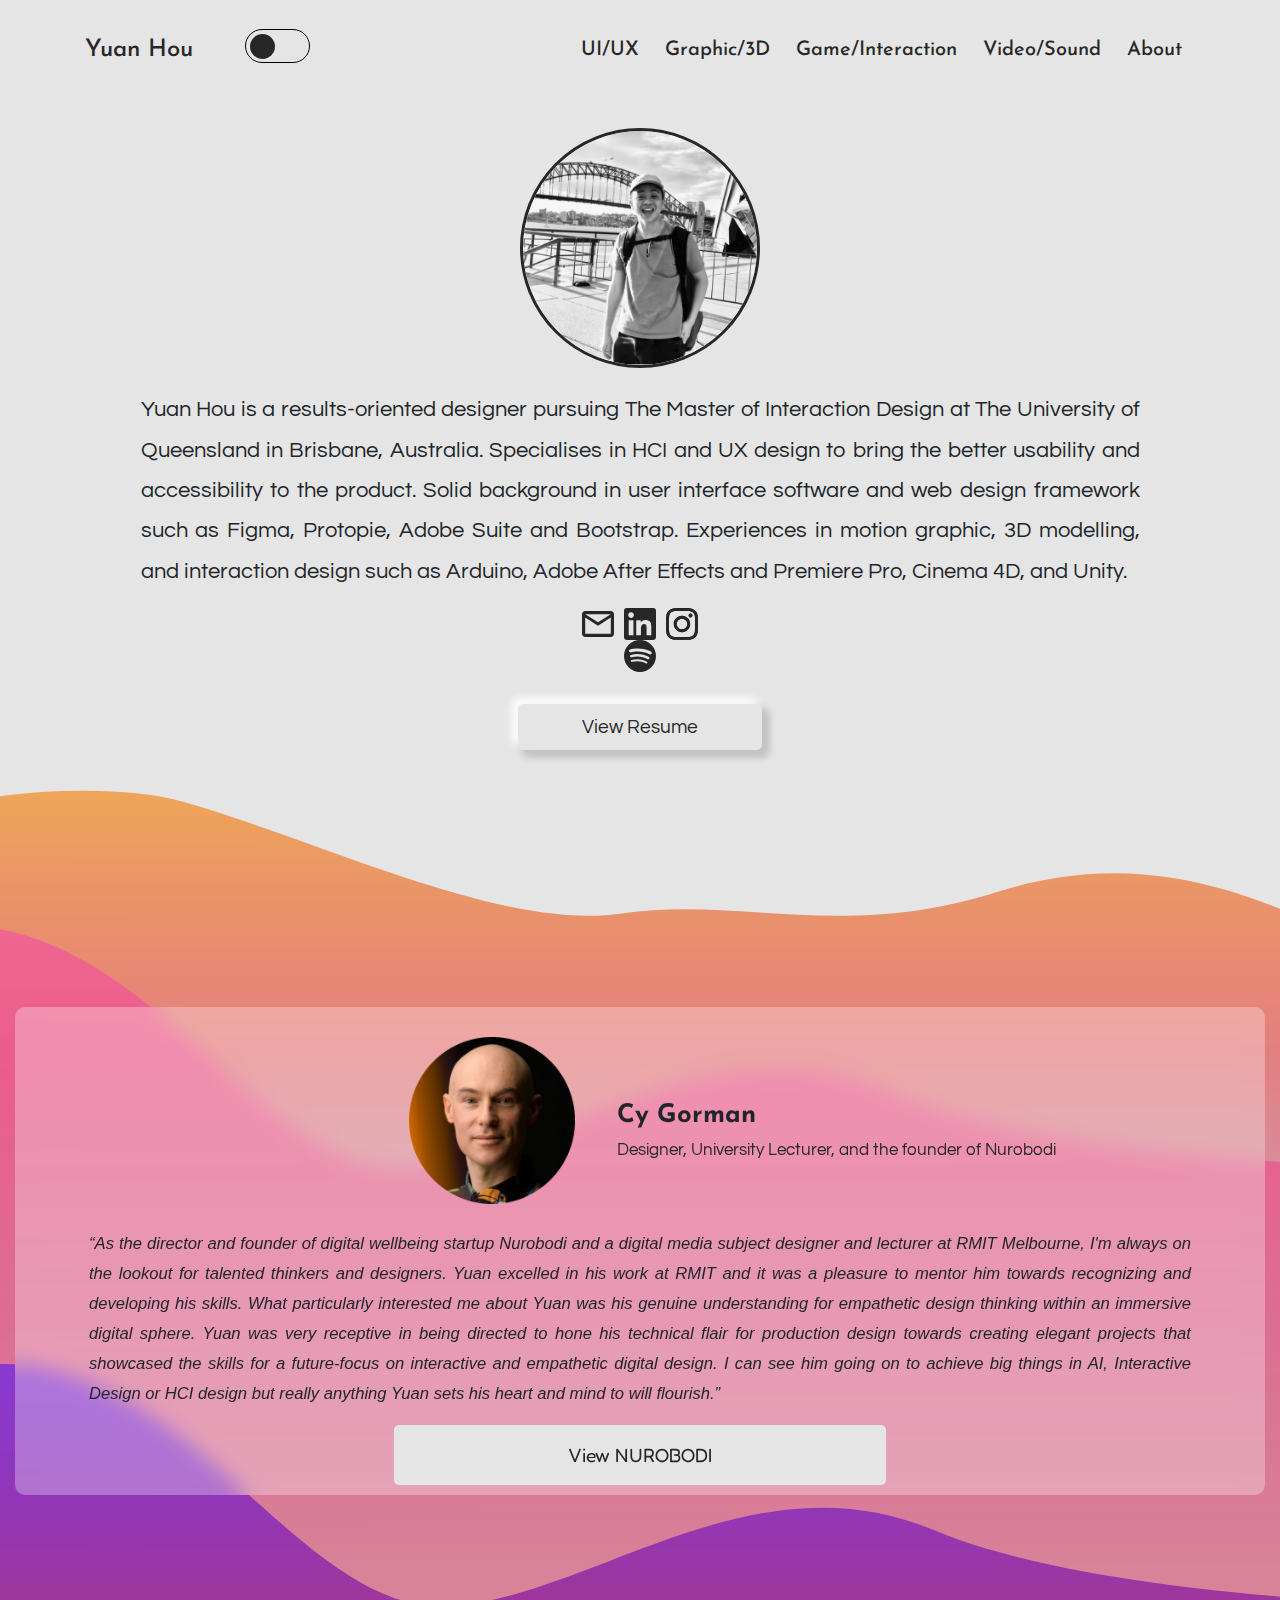
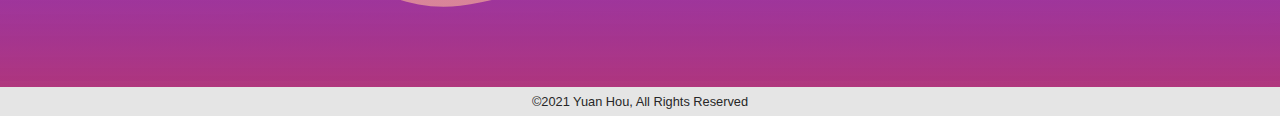
==== commit 7949e2ee: "Update index.html" ====
--- a/about/index.html
+++ b/about/index.html
@@ -4,8 +4,7 @@
     <meta name="viewport" content="width=device-width, initial-scale=1, shrink-to-fit=no">
     <meta name="msapplication-TileColor" content="#dbd9d9">
     <meta name="theme-color" content="#ffffff">
-    <script type="text/javascript" nonce="f9f15f3071384e6fbc8999b83df" src="//local.adguard.org?ts=1621758822810&amp;type=content-script&amp;dmn=k619tw.github.io&amp;app=com.microsoft.edgemac.helper&amp;css=1&amp;js=1&amp;gcss=1&amp;rel=1&amp;rji=1&amp;sbe=0"></script>
-    <script type="text/javascript" nonce="f9f15f3071384e6fbc8999b83df" src="//local.adguard.org?ts=1621758822810&amp;name=AdGuard%20Extra&amp;type=user-script"></script>
+    
     <link rel="stylesheet" href="bootstrap/bootstrap-grid.css">
     <link rel="stylesheet" href="bootstrap/bootstrap-reboot.css">
     <link rel="stylesheet" href="bootstrap/bootstrap.css">
@@ -39,27 +38,27 @@
         <div class="collapse navbar-collapse" id="navbarResponsive">
             <ul class="navbar-nav ml-auto">
                 <li class="nav-item">
-                    <a class="nav-link" href="https://k619tw.github.io/yuanhhou/ui&ux">
+                    <a class="nav-link" href="https://k619tw.github.io/yuanhhou/ui&ux/">
                         <h5>UI/UX </h5>
                     </a>
                 </li>
                 <li class="nav-item">
-                    <a class="nav-link" href="https://k619tw.github.io/yuanhhou/graphic&3d">
+                    <a class="nav-link" href="https://k619tw.github.io/yuanhhou/graphic&3d/">
                         <h5>Graphic/3D </h5>
                     </a>
                 </li>
                 <li class="nav-item">
-                    <a class="nav-link" href="https://k619tw.github.io/yuanhhou/game&interaction">
+                    <a class="nav-link" href="https://k619tw.github.io/yuanhhou/game&interaction/">
                         <h5>Game/Interaction </h5>
                     </a>
                 </li>
                 <li class="nav-item">
-                    <a class="nav-link" href="https://k619tw.github.io/yuanhhou/video&sound">
+                    <a class="nav-link" href="https://k619tw.github.io/yuanhhou/video&sound/">
                         <h5>Video/Sound </h5>
                     </a>
                 </li>
                 <li class="nav-item">
-                    <a class="nav-link" href="https://k619tw.github.io/yuanhhou/about">
+                    <a class="nav-link" href="https://k619tw.github.io/yuanhhou/about/">
                         <h5>About </h5>
                     </a>
                 </li>
--- a/about/css/style.css
+++ b/about/css/style.css
@@ -131,11 +131,13 @@
     font-size: 1.4rem;
     font-family: Questrial;
     font-weight: 300;
-    text-align: left; }
+    text-align: justify; }
     @media only screen and (max-width: 600px) {
       .first p {
         font-size: 18px;
-        text-align: left; } }
+        margin-left: 0%;
+        margin-right: 0%;
+        text-align: justify; } }
   .first .svg {
     display: inline-block; }
   .first svg {
@@ -243,6 +245,7 @@
     margin-left: 5vw;
     margin-right: 5vw;
     font-size: 1.3vw;
+    text-align: justify;
     font-style: italic; }
   .third .mirrow {
     margin-top: 10vw;
@@ -285,8 +288,8 @@
   .third a.nurobodi {
     font-size: 1.5vw;
     padding: 1vw;
-    color: #e5e5e5;
-    background-color: #9E00FF;
+    color: #272727;
+    background-color: #e5e5e5;
     font-family: Fredoka One;
     border-radius: 5px;
     display: -webkit-box;
@@ -308,7 +311,7 @@
     margin-right: 30%; }
     .third a.nurobodi:hover {
       color: #9E00FF;
-      background-color: #e5e5e5; }
+       }
     @media only screen and (max-width: 600px) {
       .third a.nurobodi {
         padding: 2vw;
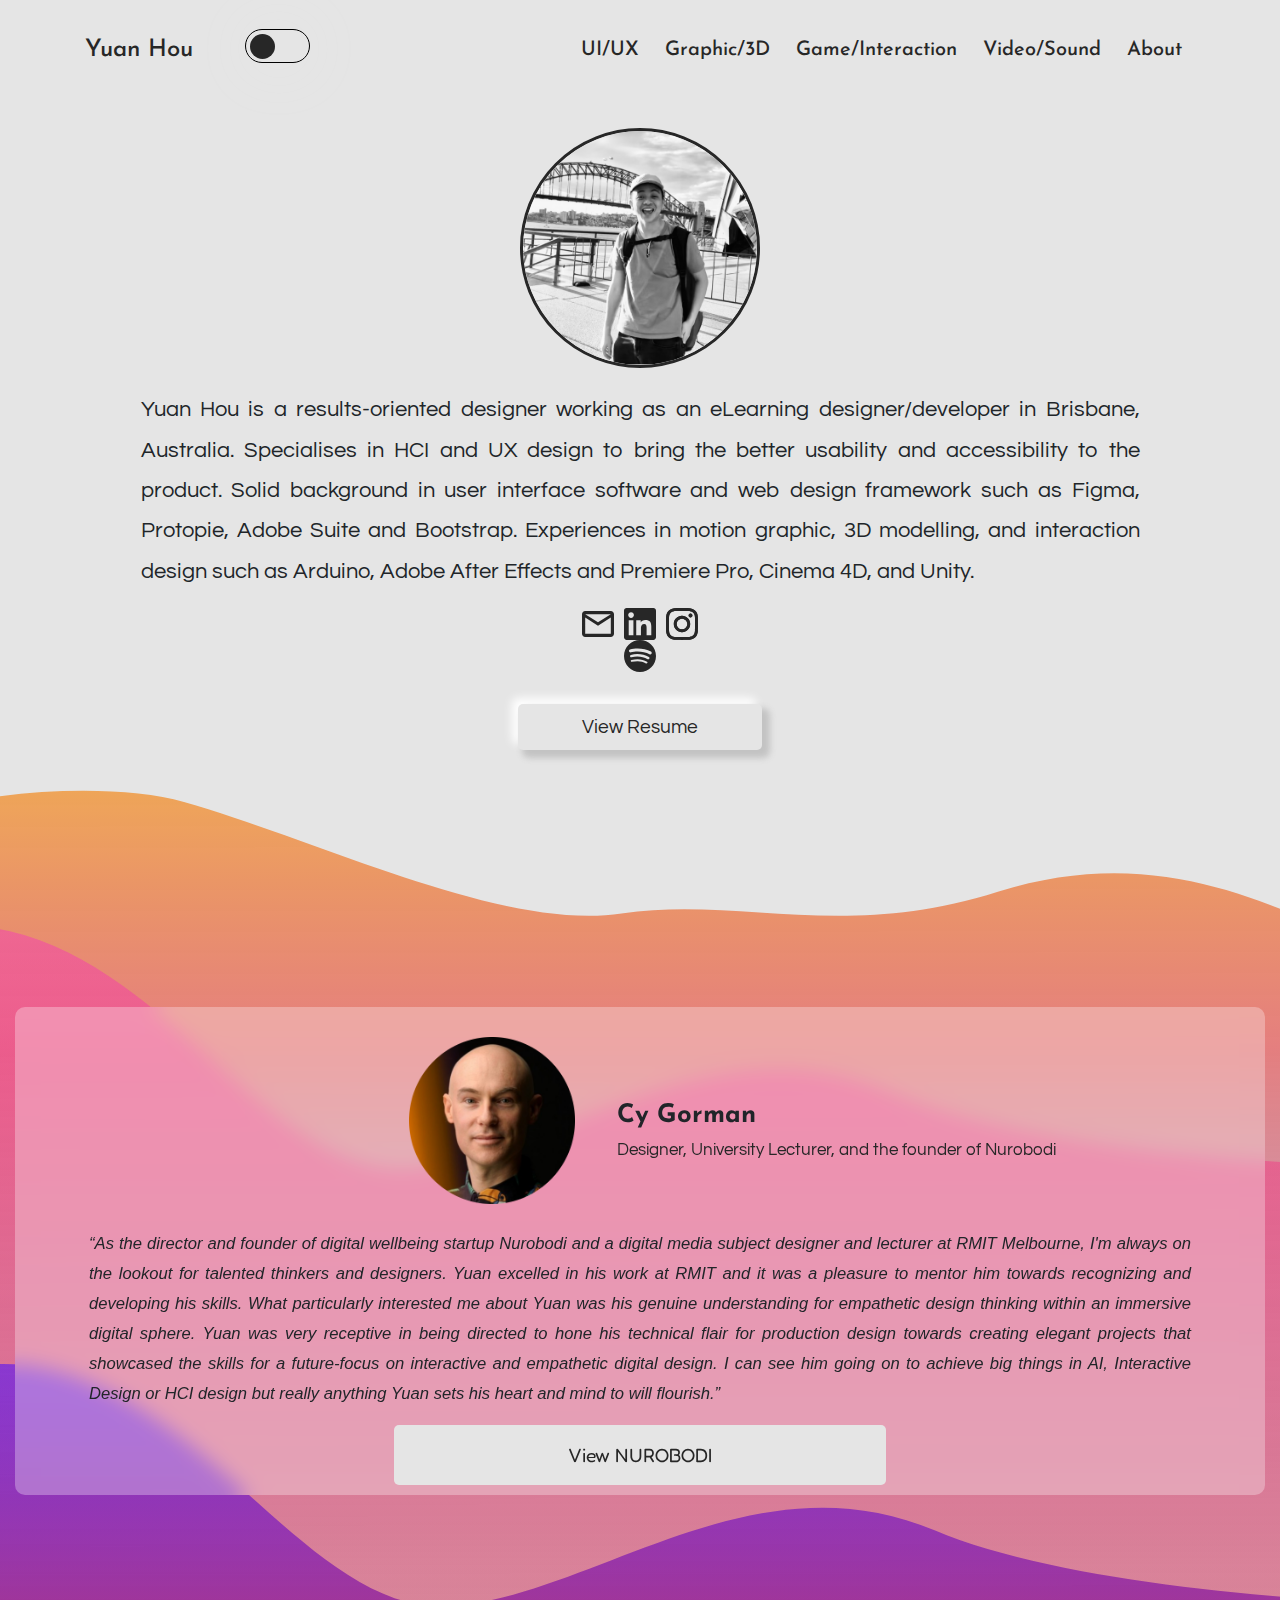
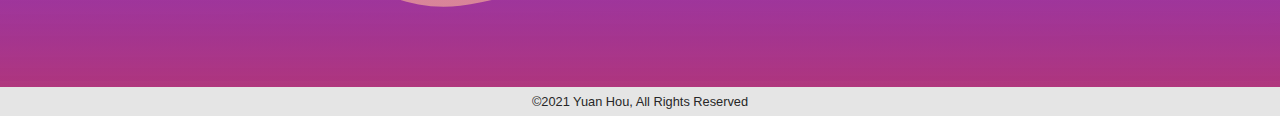
==== commit f43172c1: "Update index.html" ====
--- a/about/index.html
+++ b/about/index.html
@@ -70,8 +70,7 @@
     <div class="text-center">
         <img id="profile" src="img/profile.webp">
     </div>
-    <p>Yuan Hou is a results-oriented designer pursuing The Master of Interaction Design at The University of Queensland in 
-Brisbane, Australia. Specialises in HCI and UX design to bring the better usability and accessibility to the
+    <p>Yuan Hou is a results-oriented designer working as an eLearning designer/developer in Brisbane, Australia. Specialises in HCI and UX design to bring the better usability and accessibility to the
 product. Solid background in user interface software and web design framework such as Figma, Protopie,
 Adobe Suite and Bootstrap. Experiences in motion graphic, 3D modelling, and interaction design such as
 Arduino, Adobe After Effects and Premiere Pro, Cinema 4D, and Unity. </p>
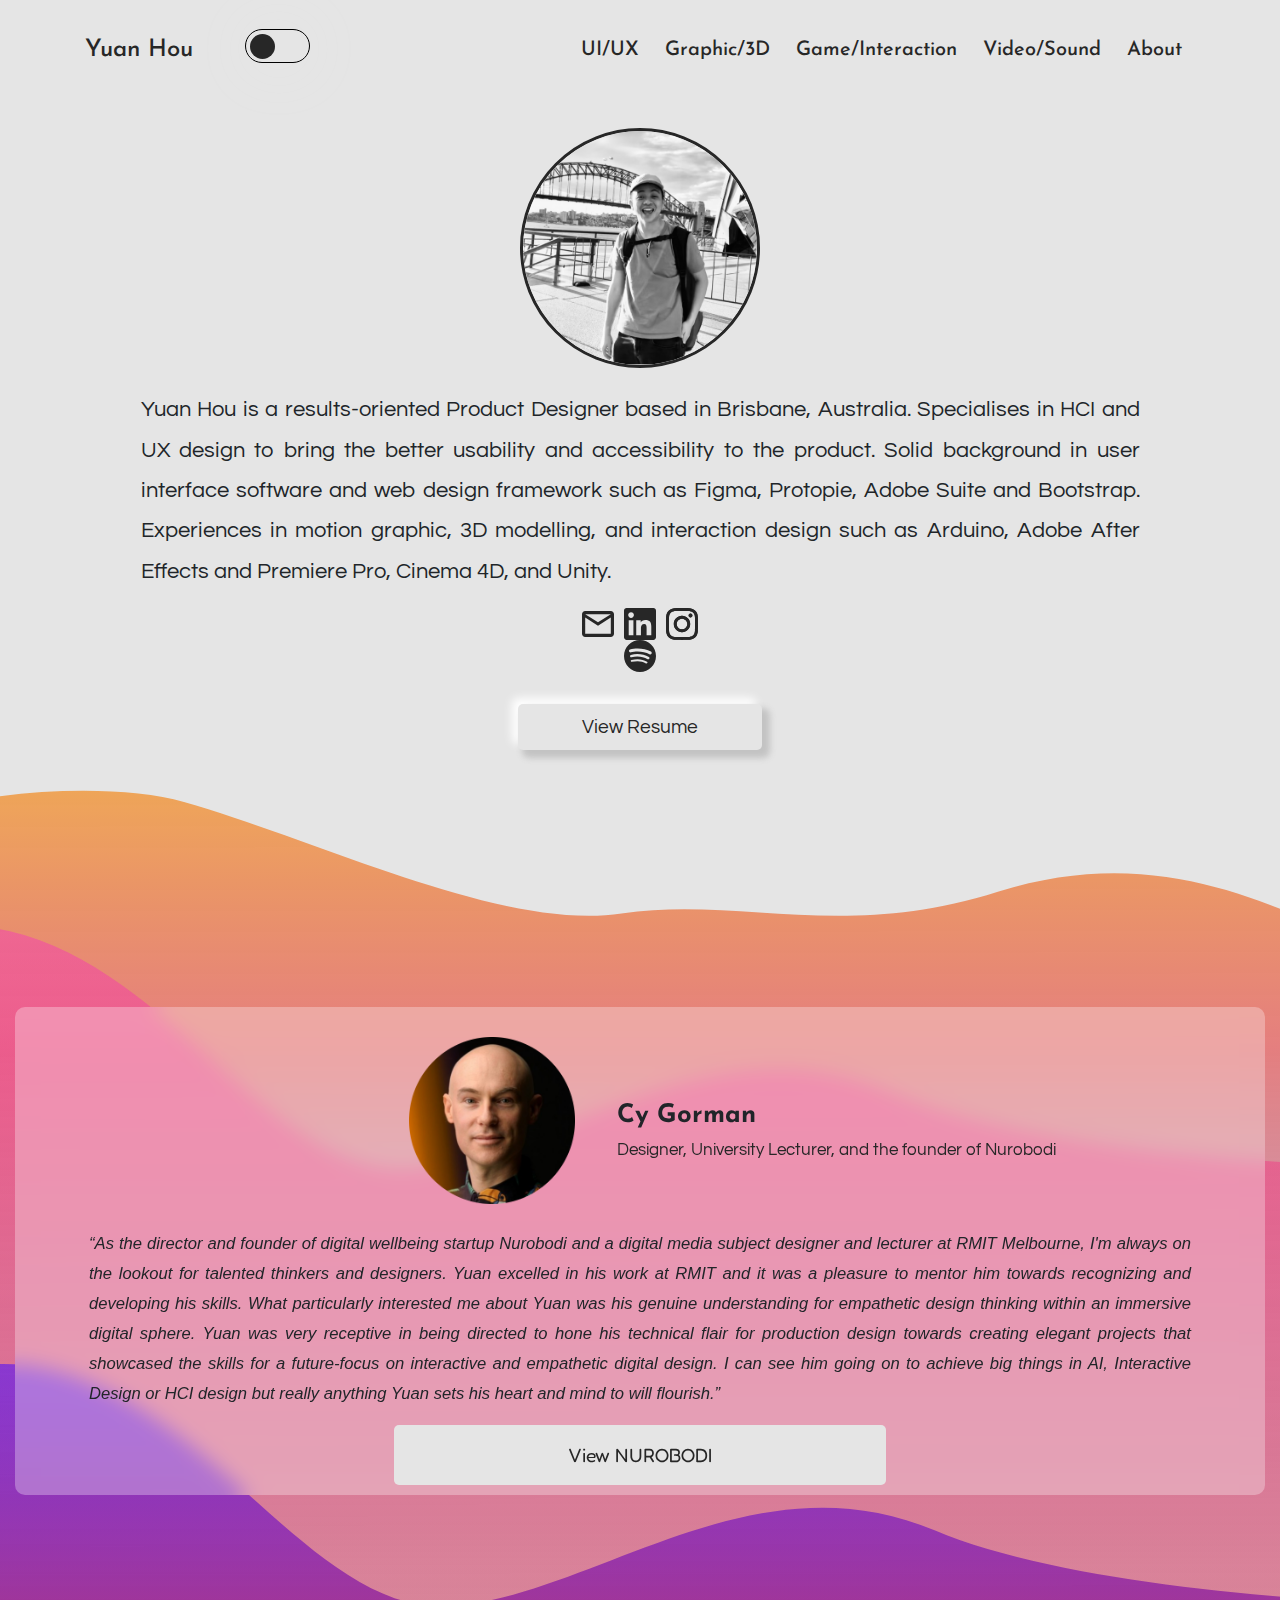
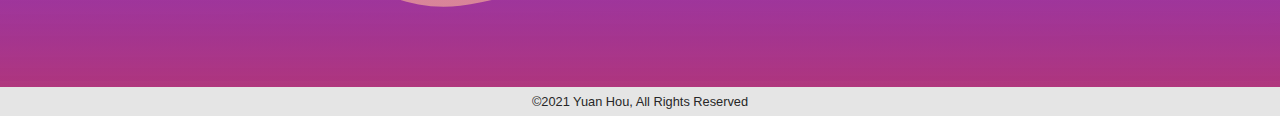
==== commit 2b41c2f3: "Update index.html" ====
--- a/about/index.html
+++ b/about/index.html
@@ -70,7 +70,7 @@
     <div class="text-center">
         <img id="profile" src="img/profile.webp">
     </div>
-    <p>Yuan Hou is a results-oriented designer working as an eLearning designer/developer in Brisbane, Australia. Specialises in HCI and UX design to bring the better usability and accessibility to the
+    <p>Yuan Hou is a results-oriented Product Designer based in Brisbane, Australia. Specialises in HCI and UX design to bring the better usability and accessibility to the
 product. Solid background in user interface software and web design framework such as Figma, Protopie,
 Adobe Suite and Bootstrap. Experiences in motion graphic, 3D modelling, and interaction design such as
 Arduino, Adobe After Effects and Premiere Pro, Cinema 4D, and Unity. </p>
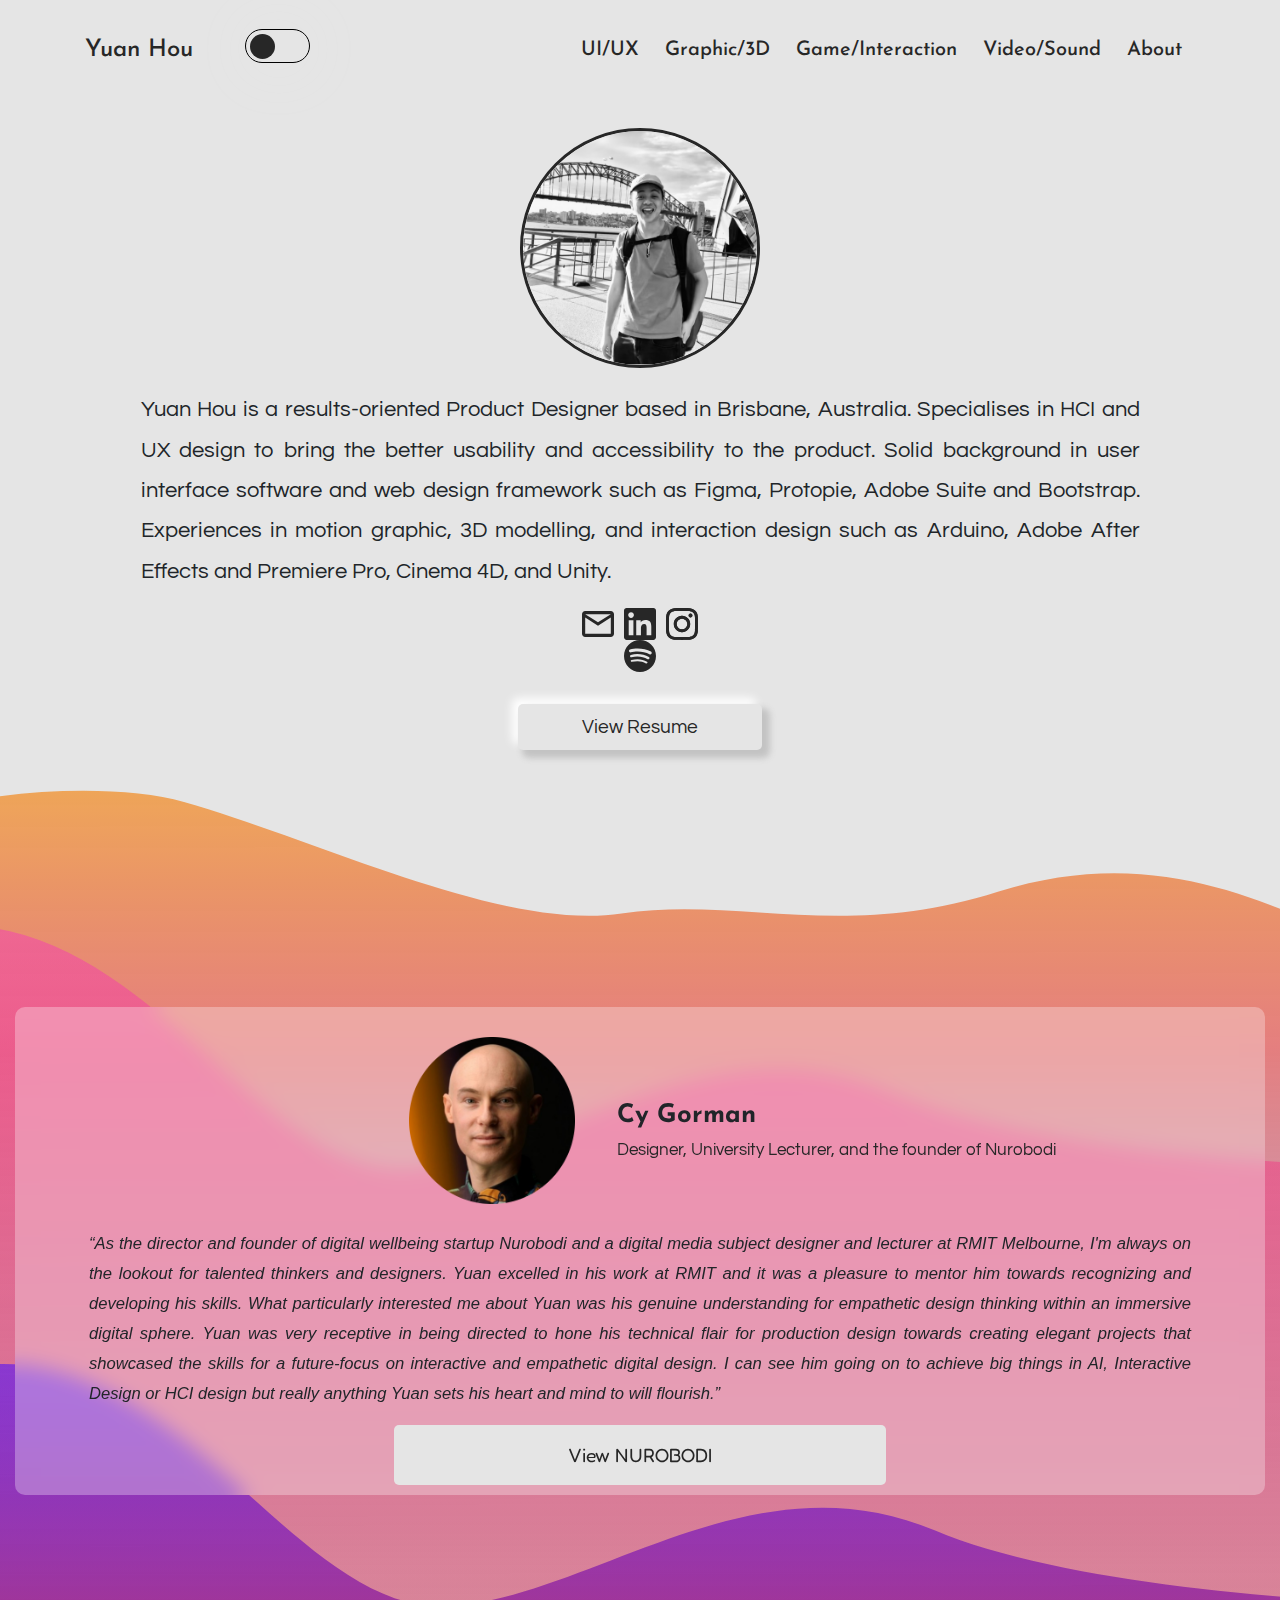
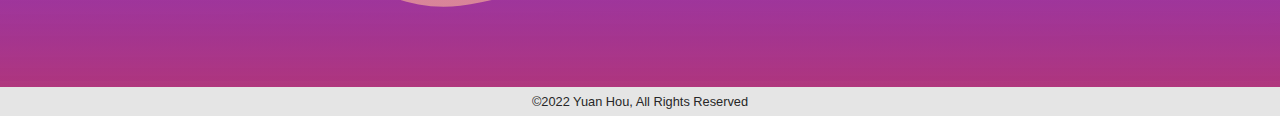
==== commit 17bc98cd: "Update index.html" ====
--- a/about/index.html
+++ b/about/index.html
@@ -130,7 +130,7 @@
     </div>
 </div>
 <footer>
-    <small>&copy;2021 Yuan Hou, All Rights Reserved</small>
+    <small>&copy;2022 Yuan Hou, All Rights Reserved</small>
 </footer>
 <script src="https://code.jquery.com/jquery-3.4.1.slim.min.js" integrity="sha384-J6qa4849blE2+poT4WnyKhv5vZF5SrPo0iEjwBvKU7imGFAV0wwj1yYfoRSJoZ+n" crossorigin="anonymous"></script>
 <script src="https://cdn.jsdelivr.net/npm/popper.js@1.16.0/dist/umd/popper.min.js" integrity="sha384-Q6E9RHvbIyZFJoft+2mJbHaEWldlvI9IOYy5n3zV9zzTtmI3UksdQRVvoxMfooAo" crossorigin="anonymous"></script>
